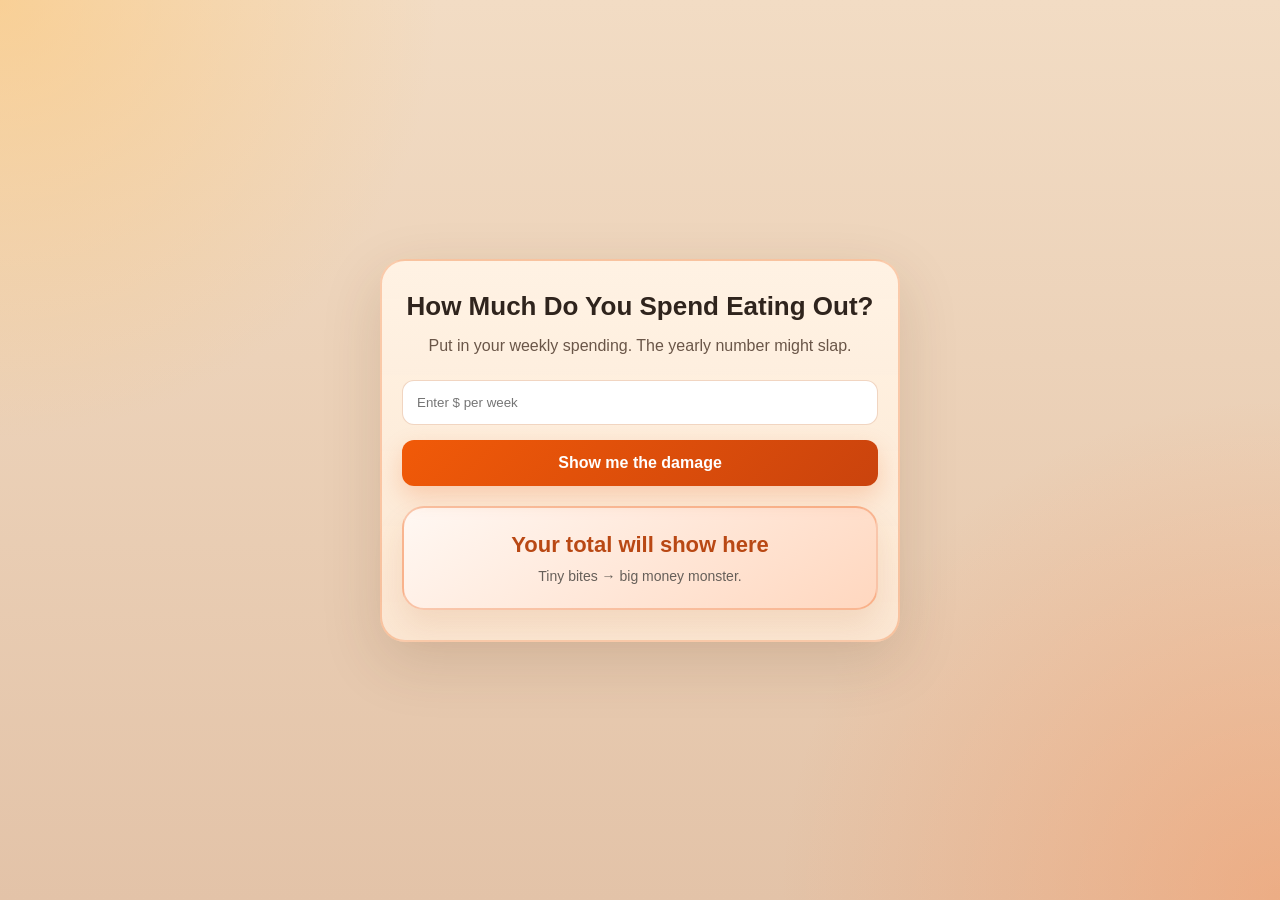
==== index.html @ 34cc9aff "Update index.html" ====
<!DOCTYPE html>
<html lang="en">
<head>
  <meta charset="UTF-8" />
  <meta name="viewport" content="width=device-width, initial-scale=1.0"/>
  <title>Eating Out Calculator</title>

  <style>
    * {
      box-sizing: border-box;
    }

    html, body {
      margin: 0;
      padding: 0;
      width: 100%;
      min-height: 100%;
    }

    body {
      font-family: Arial, sans-serif;
      color: #2f241d;
      overflow-x: hidden;
      position: relative;
      background:
        radial-gradient(circle at top left, rgba(255, 197, 109, 0.52), transparent 28%),
        radial-gradient(circle at bottom right, rgba(255, 130, 64, 0.34), transparent 32%),
        linear-gradient(180deg, #f2dcc4 0%, #e3c3a8 100%);
    }

    .page-wrap {
      min-height: 100vh;
      display: flex;
      align-items: center;
      justify-content: center;
      padding: 20px;
      position: relative;
      z-index: 2;
    }

    .background {
      position: fixed;
      inset: 0;
      pointer-events: none;
      overflow: hidden;
      z-index: 0;
    }

    .background span {
      position: absolute;
      bottom: -140px;
      font-size: 2.5rem;
      opacity: 0.30;
      animation: floatUp linear infinite;
    }

    @keyframes floatUp {
      0% { transform: translateY(0); opacity: 0; }
      10% { opacity: 0.3; }
      100% { transform: translateY(-120vh); opacity: 0; }
    }

    .card {
      width: 100%;
      max-width: 520px;
      background: linear-gradient(180deg, rgba(255,243,228,0.98), rgba(252,232,212,0.96));
      border-radius: 25px;
      padding: 30px 20px;
      text-align: center;
      box-shadow: 0 20px 60px rgba(83,49,18,0.15);
      border: 2px solid rgba(234,88,12,0.26);
      z-index: 3;
    }

    h1 {
      margin: 0;
      font-size: 26px;
    }

    .subtitle {
      margin: 15px 0 25px;
      color: #6a5648;
    }

    input {
      width: 100%;
      padding: 14px;
      border-radius: 12px;
      border: 1px solid rgba(214,132,74,0.34);
      margin-bottom: 15px;
    }

    /* ✅ FIXED BUTTON (NO WEIRD BUBBLE) */
    button {
      width: 100%;
      padding: 14px;
      background: linear-gradient(135deg, #f15a08, #ca430d);
      color: white;
      font-size: 16px;
      font-weight: 700;
      border: none;
      border-radius: 12px;
      cursor: pointer;
      box-shadow: 0 10px 24px rgba(234, 88, 12, 0.22);
      transition: transform 0.18s ease, box-shadow 0.18s ease;
    }

    button:hover {
      transform: translateY(-2px);
      box-shadow: 0 16px 36px rgba(234, 88, 12, 0.28);
    }

    .result-box {
      margin-top: 20px;
      padding: 24px;
      border-radius: 22px;
      background: linear-gradient(145deg, #fff8f3, #ffd7bf);
      border: 2px solid rgba(234, 88, 12, 0.30);
      box-shadow: 0 16px 30px rgba(179,88,29,0.12);
    }

    .result {
      font-size: 22px;
      font-weight: bold;
      color: #b94814;
    }

    .subtext {
      margin-top: 10px;
      font-size: 14px;
      color: #665f59;
    }
  </style>
</head>

<body>

  <div class="page-wrap">
    <div class="card">

      <h1>How Much Do You Spend Eating Out?</h1>

      <p class="subtitle">
        Put in your weekly spending. The yearly number might slap.
      </p>

      <input type="number" id="money" placeholder="Enter $ per week" />

      <button onclick="calculate()">Show me the damage</button>

      <div class="result-box">
        <div class="result" id="result">Your total will show here</div>
        <div class="subtext" id="subtext">Tiny bites → big money monster.</div>
      </div>

    </div>
  </div>

  <script>
    function calculate() {
      const money = Number(document.getElementById("money").value);
      const yearly = money * 52;

      document.getElementById("result").innerText =
        "$" + yearly.toLocaleString() + " per year 😳";

      document.getElementById("subtext").innerText =
        "Yeah... it adds up fast.";
    }
  </script>

</body>
</html>
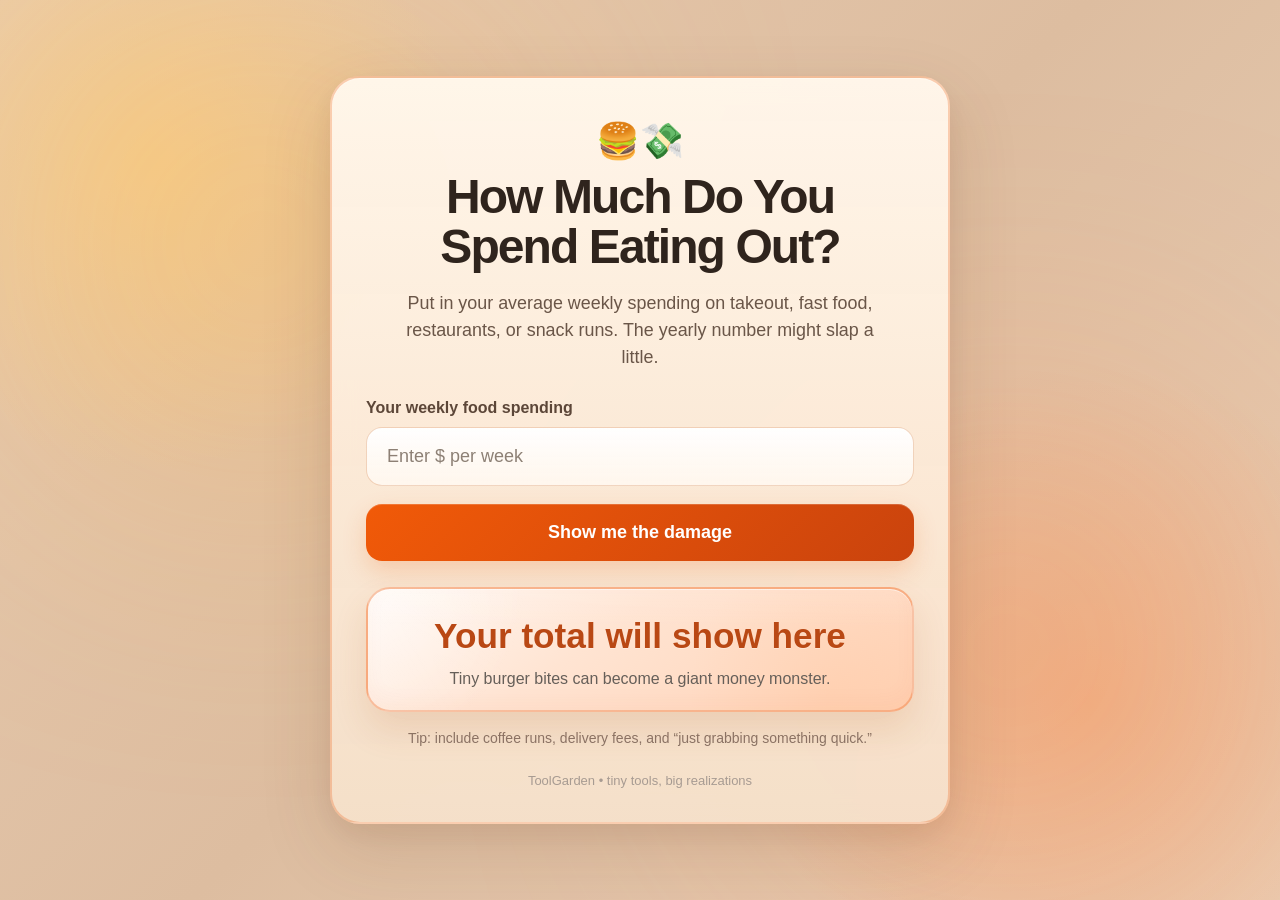
==== commit 93c937c3: "Update index.html" ====
--- a/index.html
+++ b/index.html
@@ -30,6 +30,7 @@
 
     .page-wrap {
       min-height: 100vh;
+      min-height: 100dvh;
       display: flex;
       align-items: center;
       justify-content: center;
@@ -52,45 +53,136 @@
       font-size: 2.5rem;
       opacity: 0.30;
       animation: floatUp linear infinite;
-    }
+      user-select: none;
+      filter: saturate(1.05);
+      text-shadow: 0 4px 18px rgba(255, 255, 255, 0.14);
+      will-change: transform, opacity;
+    }
+
+    .background span:nth-child(1)  { left: 3%;  animation-duration: 16s; animation-delay: 0s; }
+    .background span:nth-child(2)  { left: 10%; animation-duration: 20s; animation-delay: 3s; }
+    .background span:nth-child(3)  { left: 18%; animation-duration: 17s; animation-delay: 1s; }
+    .background span:nth-child(4)  { left: 26%; animation-duration: 22s; animation-delay: 5s; }
+    .background span:nth-child(5)  { left: 34%; animation-duration: 18s; animation-delay: 2s; }
+    .background span:nth-child(6)  { left: 42%; animation-duration: 21s; animation-delay: 6s; }
+    .background span:nth-child(7)  { left: 50%; animation-duration: 17s; animation-delay: 4s; }
+    .background span:nth-child(8)  { left: 58%; animation-duration: 23s; animation-delay: 1.5s; }
+    .background span:nth-child(9)  { left: 66%; animation-duration: 19s; animation-delay: 4.5s; }
+    .background span:nth-child(10) { left: 74%; animation-duration: 24s; animation-delay: 2.5s; }
+    .background span:nth-child(11) { left: 82%; animation-duration: 18s; animation-delay: 6.5s; }
+    .background span:nth-child(12) { left: 90%; animation-duration: 21s; animation-delay: 3.5s; }
 
     @keyframes floatUp {
-      0% { transform: translateY(0); opacity: 0; }
-      10% { opacity: 0.3; }
-      100% { transform: translateY(-120vh); opacity: 0; }
+      0% {
+        transform: translateY(0) rotate(0deg) scale(0.96);
+        opacity: 0;
+      }
+      8% {
+        opacity: 0.30;
+      }
+      70% {
+        opacity: 0.30;
+      }
+      100% {
+        transform: translateY(-128vh) rotate(360deg) scale(1.08);
+        opacity: 0;
+      }
+    }
+
+    .glow,
+    .glow2 {
+      position: fixed;
+      width: 380px;
+      height: 380px;
+      border-radius: 50%;
+      filter: blur(135px);
+      opacity: 0.36;
+      z-index: 0;
+      pointer-events: none;
+    }
+
+    .glow {
+      background: #ffb347;
+      top: 4%;
+      left: 4%;
+    }
+
+    .glow2 {
+      background: #ff8748;
+      bottom: 4%;
+      right: 4%;
     }
 
     .card {
       width: 100%;
       max-width: 520px;
-      background: linear-gradient(180deg, rgba(255,243,228,0.98), rgba(252,232,212,0.96));
+      background:
+        linear-gradient(180deg, rgba(255, 243, 228, 0.98) 0%, rgba(252, 232, 212, 0.96) 100%);
+      backdrop-filter: blur(12px);
+      -webkit-backdrop-filter: blur(12px);
       border-radius: 25px;
       padding: 30px 20px;
       text-align: center;
-      box-shadow: 0 20px 60px rgba(83,49,18,0.15);
-      border: 2px solid rgba(234,88,12,0.26);
+      box-shadow:
+        0 20px 60px rgba(83, 49, 18, 0.15),
+        inset 0 1px 0 rgba(255,255,255,0.34);
+      border: 2px solid rgba(234, 88, 12, 0.26);
+      position: relative;
       z-index: 3;
+    }
+
+    .top-emoji {
+      font-size: 2rem;
+      margin-bottom: 8px;
     }
 
     h1 {
       margin: 0;
       font-size: 26px;
+      line-height: 1.15;
+      color: #2f241d;
     }
 
     .subtitle {
+      color: #6a5648;
       margin: 15px 0 25px;
-      color: #6a5648;
+      line-height: 1.5;
+      font-size: 15px;
+    }
+
+    .input-label {
+      display: block;
+      text-align: left;
+      font-weight: 700;
+      font-size: 15px;
+      margin-bottom: 10px;
+      color: #5c4638;
     }
 
     input {
       width: 100%;
       padding: 14px;
+      font-size: 16px;
       border-radius: 12px;
-      border: 1px solid rgba(214,132,74,0.34);
+      border: 1px solid rgba(214, 132, 74, 0.34);
       margin-bottom: 15px;
-    }
-
-    /* ✅ FIXED BUTTON (NO WEIRD BUBBLE) */
+      background:
+        linear-gradient(180deg, rgba(255,255,255,0.95) 0%, rgba(255,248,241,0.92) 100%);
+      color: #2f241d;
+      transition: border-color 0.18s ease, box-shadow 0.18s ease, transform 0.18s ease;
+      box-shadow: inset 0 1px 0 rgba(255,255,255,0.45);
+    }
+
+    input::placeholder {
+      color: #8d8075;
+    }
+
+    input:focus {
+      outline: none;
+      border-color: #ea580c;
+      box-shadow: 0 0 0 4px rgba(234, 88, 12, 0.14);
+    }
+
     button {
       width: 100%;
       padding: 14px;
@@ -101,73 +193,459 @@
       border: none;
       border-radius: 12px;
       cursor: pointer;
-      box-shadow: 0 10px 24px rgba(234, 88, 12, 0.22);
-      transition: transform 0.18s ease, box-shadow 0.18s ease;
-    }
-
-    button:hover {
-      transform: translateY(-2px);
-      box-shadow: 0 16px 36px rgba(234, 88, 12, 0.28);
+      box-shadow:
+        0 10px 24px rgba(234, 88, 12, 0.20),
+        inset 0 1px 0 rgba(255,255,255,0.18);
+      transition: transform 0.18s ease, box-shadow 0.18s ease, filter 0.18s ease, opacity 0.18s ease;
     }
 
     .result-box {
       margin-top: 20px;
-      padding: 24px;
+      padding: 24px 18px 18px;
       border-radius: 22px;
-      background: linear-gradient(145deg, #fff8f3, #ffd7bf);
+      background:
+        radial-gradient(circle at top left, rgba(255,255,255,0.38), transparent 30%),
+        linear-gradient(145deg, #fff8f3 0%, #ffe6d5 45%, #ffd7bf 100%);
       border: 2px solid rgba(234, 88, 12, 0.30);
-      box-shadow: 0 16px 30px rgba(179,88,29,0.12);
+      box-shadow:
+        0 16px 30px rgba(179, 88, 29, 0.12),
+        inset 0 1px 0 rgba(255,255,255,0.52),
+        inset 0 -8px 18px rgba(234, 88, 12, 0.04);
+      transition: transform 0.2s ease, opacity 0.2s ease;
+      position: relative;
+      overflow: hidden;
+    }
+
+    .result-box::before {
+      content: "";
+      position: absolute;
+      inset: 0;
+      background:
+        linear-gradient(180deg, rgba(255,255,255,0.10), transparent 32%),
+        radial-gradient(circle at 85% 85%, rgba(255, 164, 92, 0.10), transparent 30%);
+      pointer-events: none;
+    }
+
+    .result-box-inner {
+      position: relative;
+      z-index: 1;
     }
 
     .result {
       font-size: 22px;
-      font-weight: bold;
+      font-weight: 800;
       color: #b94814;
+      line-height: 1.2;
+      text-shadow: 0 1px 0 rgba(255,255,255,0.32);
     }
 
     .subtext {
       margin-top: 10px;
+      color: #665f59;
       font-size: 14px;
-      color: #665f59;
+      line-height: 1.45;
+      min-height: 20px;
+    }
+
+    .mini-note {
+      margin-top: 16px;
+      font-size: 13px;
+      color: #8a7467;
+      line-height: 1.45;
+    }
+
+    .footer {
+      margin-top: 20px;
+      font-size: 12px;
+      color: #a79b92;
+    }
+
+    .loading {
+      opacity: 0.86;
+      transform: scale(0.99);
+    }
+
+    .result-pop {
+      animation: resultPop 0.35s ease;
+    }
+
+    @keyframes resultPop {
+      0% {
+        transform: translateY(6px) scale(0.985);
+        opacity: 0.72;
+      }
+      100% {
+        transform: translateY(0) scale(1);
+        opacity: 1;
+      }
+    }
+
+    /* MOBILE */
+    @media (max-width: 480px) {
+      .page-wrap {
+        padding: 16px 12px;
+      }
+
+      .card {
+        padding: 24px 16px 20px;
+        border-radius: 22px;
+        background:
+          linear-gradient(180deg, rgba(255, 241, 226, 0.98) 0%, rgba(251, 231, 210, 0.96) 100%);
+      }
+
+      h1 {
+        font-size: 22px;
+      }
+
+      .subtitle {
+        font-size: 14px;
+      }
+
+      .background span {
+        font-size: 2.35rem;
+        opacity: 0.34;
+      }
+
+      .glow,
+      .glow2 {
+        width: 250px;
+        height: 250px;
+        filter: blur(95px);
+        opacity: 0.32;
+      }
+
+      .result-box {
+        padding: 22px 16px 18px;
+        border-radius: 20px;
+        background:
+          radial-gradient(circle at top left, rgba(255,255,255,0.40), transparent 28%),
+          linear-gradient(145deg, #fff7f1 0%, #ffe6d7 46%, #ffd9c3 100%);
+      }
+    }
+
+    /* TABLET */
+    @media (min-width: 481px) and (max-width: 1023px) {
+      .card {
+        max-width: 560px;
+        padding: 32px 24px;
+      }
+
+      .background span {
+        font-size: 2.8rem;
+        opacity: 0.32;
+      }
+    }
+
+    /* DESKTOP */
+    @media (min-width: 1024px) {
+      body {
+        background:
+          radial-gradient(circle at 12% 18%, rgba(255, 209, 122, 0.56), transparent 23%),
+          radial-gradient(circle at 85% 78%, rgba(255, 140, 74, 0.34), transparent 26%),
+          linear-gradient(135deg, #e8ccb1 0%, #ddbda0 50%, #e9cfb7 100%);
+      }
+
+      .page-wrap {
+        padding: 48px;
+      }
+
+      .card {
+        max-width: 620px;
+        padding: 42px 34px 34px;
+        border-radius: 30px;
+        background:
+          linear-gradient(180deg, rgba(255, 246, 234, 0.99) 0%, rgba(251, 233, 214, 0.97) 58%, rgba(245, 224, 202, 0.96) 100%);
+        box-shadow:
+          0 26px 72px rgba(106, 60, 20, 0.14),
+          0 10px 28px rgba(106, 60, 20, 0.07),
+          inset 0 1px 0 rgba(255,255,255,0.30);
+        border: 2px solid rgba(234, 88, 12, 0.26);
+      }
+
+      .top-emoji {
+        font-size: 2.2rem;
+        margin-bottom: 10px;
+      }
+
+      h1 {
+        font-size: 3rem;
+        line-height: 1.04;
+        letter-spacing: -0.04em;
+        max-width: 520px;
+        margin: 0 auto;
+      }
+
+      .subtitle {
+        font-size: 1.12rem;
+        max-width: 500px;
+        margin: 18px auto 28px;
+      }
+
+      .input-label {
+        font-size: 16px;
+      }
+
+      input {
+        padding: 18px 20px;
+        font-size: 18px;
+        border-radius: 16px;
+        margin-bottom: 18px;
+        background:
+          linear-gradient(180deg, rgba(255,255,255,0.97) 0%, rgba(255,247,238,0.94) 100%);
+      }
+
+      button {
+        padding: 18px 20px;
+        font-size: 18px;
+        border-radius: 16px;
+      }
+
+      button:hover {
+        transform: translateY(-2px) scale(1.012);
+        box-shadow:
+          0 16px 36px rgba(234, 88, 12, 0.28),
+          inset 0 1px 0 rgba(255,255,255,0.20);
+        filter: brightness(1.04) saturate(1.04);
+      }
+
+      button:active {
+        transform: translateY(0) scale(0.995);
+      }
+
+      .result-box {
+        margin-top: 26px;
+        padding: 26px 24px 20px;
+        border-radius: 24px;
+        background:
+          radial-gradient(circle at top left, rgba(255,255,255,0.42), transparent 28%),
+          linear-gradient(145deg, #fff9f4 0%, #ffe4d2 42%, #ffd1b4 100%);
+        border: 2px solid rgba(234, 88, 12, 0.34);
+        box-shadow:
+          0 18px 34px rgba(179, 88, 29, 0.14),
+          inset 0 1px 0 rgba(255,255,255,0.56),
+          inset 0 -8px 20px rgba(234, 88, 12, 0.04);
+      }
+
+      .result {
+        font-size: 2.2rem;
+      }
+
+      .subtext {
+        font-size: 1rem;
+      }
+
+      .mini-note {
+        font-size: 14px;
+      }
+
+      .footer {
+        margin-top: 24px;
+        font-size: 13px;
+      }
+
+      .background span {
+        font-size: 3rem;
+        opacity: 0.28;
+      }
+
+      .background span:nth-child(1)  { left: 4%;  animation-duration: 17s; }
+      .background span:nth-child(2)  { left: 11%; animation-duration: 21s; }
+      .background span:nth-child(3)  { left: 19%; animation-duration: 18s; }
+      .background span:nth-child(4)  { left: 27%; animation-duration: 23s; }
+      .background span:nth-child(5)  { left: 35%; animation-duration: 19s; }
+      .background span:nth-child(6)  { left: 43%; animation-duration: 22s; }
+      .background span:nth-child(7)  { left: 51%; animation-duration: 18s; }
+      .background span:nth-child(8)  { left: 59%; animation-duration: 24s; }
+      .background span:nth-child(9)  { left: 67%; animation-duration: 20s; }
+      .background span:nth-child(10) { left: 75%; animation-duration: 25s; }
+      .background span:nth-child(11) { left: 83%; animation-duration: 19s; }
+      .background span:nth-child(12) { left: 91%; animation-duration: 22s; }
+
+      .glow,
+      .glow2 {
+        width: 470px;
+        height: 470px;
+        filter: blur(150px);
+        opacity: 0.32;
+      }
+
+      .glow {
+        top: 1%;
+        left: 2%;
+      }
+
+      .glow2 {
+        bottom: 2%;
+        right: 3%;
+      }
     }
   </style>
 </head>
 
 <body>
+  <div class="background">
+    <span>🍔</span>
+    <span>💸</span>
+    <span>🍟</span>
+    <span>🥤</span>
+    <span>💳</span>
+    <span>🍕</span>
+    <span>🧾</span>
+    <span>🍗</span>
+    <span>🧋</span>
+    <span>🍩</span>
+    <span>💰</span>
+    <span>🛍️</span>
+  </div>
+
+  <div class="glow"></div>
+  <div class="glow2"></div>
 
   <div class="page-wrap">
     <div class="card">
+      <div class="top-emoji">🍔💸</div>
 
       <h1>How Much Do You Spend Eating Out?</h1>
 
       <p class="subtitle">
-        Put in your weekly spending. The yearly number might slap.
+        Put in your average weekly spending on takeout, fast food, restaurants, or snack runs.
+        The yearly number might slap a little.
       </p>
 
+      <label class="input-label" for="money">Your weekly food spending</label>
       <input type="number" id="money" placeholder="Enter $ per week" />
 
-      <button onclick="calculate()">Show me the damage</button>
-
-      <div class="result-box">
-        <div class="result" id="result">Your total will show here</div>
-        <div class="subtext" id="subtext">Tiny bites → big money monster.</div>
+      <button id="calcButton" onclick="calculate()">Show me the damage</button>
+
+      <div class="result-box" id="resultBox">
+        <div class="result-box-inner">
+          <div class="result" id="result">Your total will show here</div>
+          <div class="subtext" id="subtext">Tiny burger bites can become a giant money monster.</div>
+        </div>
       </div>
 
+      <div class="mini-note">
+        Tip: include coffee runs, delivery fees, and “just grabbing something quick.”
+      </div>
+
+      <div class="footer">ToolGarden • tiny tools, big realizations</div>
     </div>
   </div>
 
   <script>
+    const reactions = {
+      tiny: [
+        "Be honest... are you powered by leftovers and denial?",
+        "This number is so low it feels like your snack spending has a lawyer.",
+        "Are you sure? That total looks suspiciously well-behaved.",
+        "Either you're wildly disciplined or quietly forgetting a few fries.",
+        "This is giving 'I only eat out when Mercury is in retrograde.'"
+      ],
+      low: [
+        "Not bad. This still has tiny leak energy, though.",
+        "Cute little total... until it starts multiplying in the dark.",
+        "This feels harmless, which is exactly how it sneaks up on people.",
+        "Not dramatic, but definitely not invisible either.",
+        "Small enough to shrug at. Big enough to matter."
+      ],
+      mediumLow: [
+        "This is where 'just something quick' starts building a side quest.",
+        "A very casual habit with slightly expensive hobbies.",
+        "Nothing terrifying here, but your wallet has definitely noticed.",
+        "This is the financial version of death by a thousand little burgers.",
+        "Mildly rude. Not criminal. Still rude."
+      ],
+      medium: [
+        "Okay yep, this is becoming a real character in your budget.",
+        "This is firmly in 'how did it get that high?' territory.",
+        "That money could have had a beautiful future elsewhere.",
+        "Your convenience spending is starting to develop lore.",
+        "This is where the little purchases form a union."
+      ],
+      high: [
+        "This is getting spicy. Your bank account is absolutely side-eyeing you.",
+        "That total has some weight to it. Like... emotional weight.",
+        "This is no longer a harmless little treat habit.",
+        "This has crossed into 'explains some things' territory.",
+        "Your food apps are probably cheering every time you open them."
+      ],
+      veryHigh: [
+        "At this point, takeout is less of a choice and more of a recurring character arc.",
+        "This number arrived wearing boots and demanding attention.",
+        "We're officially beyond snack math and into plot twist math.",
+        "This is bold. Cinematic, even.",
+        "Your convenience budget is moving like a final boss."
+      ],
+      absurd: [
+        "Respectfully... this has become a lifestyle brand.",
+        "This total is giving luxury chaos with dipping sauce.",
+        "At this level, the delivery app probably knows your aura.",
+        "This is less 'eating out' and more 'funding an industry.'",
+        "Your wallet didn't lose a battle. It lost a whole campaign."
+      ]
+    };
+
+    function randomFrom(array) {
+      return array[Math.floor(Math.random() * array.length)];
+    }
+
+    function getReaction(yearly, fiveYear) {
+      if (yearly <= 104) {
+        return randomFrom(reactions.tiny);
+      } else if (yearly <= 750) {
+        return randomFrom(reactions.low);
+      } else if (yearly <= 1800) {
+        return randomFrom(reactions.mediumLow);
+      } else if (yearly <= 3500) {
+        return `${randomFrom(reactions.medium)} In 5 years, that's $${fiveYear.toLocaleString()}.`;
+      } else if (yearly <= 6000) {
+        return `${randomFrom(reactions.high)} In 5 years, that's $${fiveYear.toLocaleString()}.`;
+      } else if (yearly <= 10000) {
+        return `${randomFrom(reactions.veryHigh)} In 5 years, that's $${fiveYear.toLocaleString()} 😬`;
+      } else {
+        return `${randomFrom(reactions.absurd)} In 5 years, that's $${fiveYear.toLocaleString()} 💀`;
+      }
+    }
+
     function calculate() {
       const money = Number(document.getElementById("money").value);
+      const result = document.getElementById("result");
+      const subtext = document.getElementById("subtext");
+      const resultBox = document.getElementById("resultBox");
+      const button = document.getElementById("calcButton");
+
+      if (!money || money < 0) {
+        result.innerText = "Enter a real number 👀";
+        subtext.innerText = "Try your honest weekly average.";
+        return;
+      }
+
       const yearly = money * 52;
-
-      document.getElementById("result").innerText =
-        "$" + yearly.toLocaleString() + " per year 😳";
-
-      document.getElementById("subtext").innerText =
-        "Yeah... it adds up fast.";
+      const fiveYear = yearly * 5;
+
+      button.disabled = true;
+      button.style.opacity = "0.9";
+      button.style.cursor = "wait";
+
+      resultBox.classList.remove("result-pop");
+      void resultBox.offsetWidth;
+      resultBox.classList.add("loading");
+
+      result.innerText = "Calculating the damage...";
+      subtext.innerText = "Giving your snacks a dramatic annual reveal...";
+
+      setTimeout(() => {
+        result.innerText = `$${yearly.toLocaleString()} per year 😳`;
+        subtext.innerText = getReaction(yearly, fiveYear);
+
+        resultBox.classList.remove("loading");
+        resultBox.classList.add("result-pop");
+
+        button.disabled = false;
+        button.style.opacity = "1";
+        button.style.cursor = "pointer";
+      }, 550);
     }
   </script>
-
 </body>
 </html>
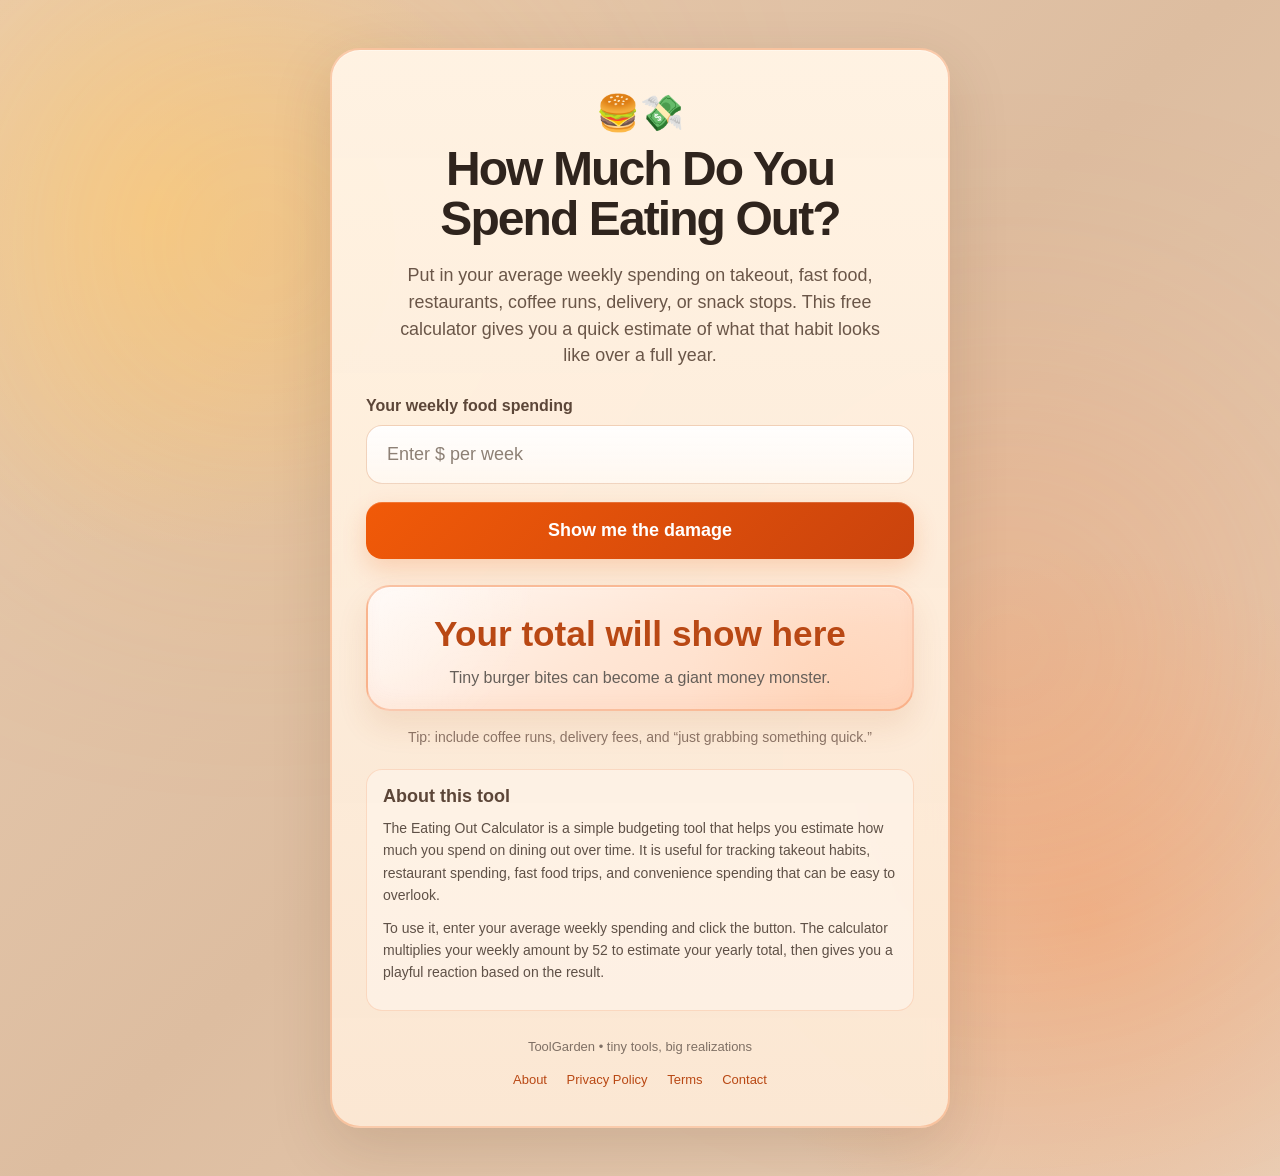
==== commit 7b11d2de: "Update index.html" ====
--- a/index.html
+++ b/index.html
@@ -3,7 +3,8 @@
 <head>
   <meta charset="UTF-8" />
   <meta name="viewport" content="width=device-width, initial-scale=1.0"/>
-  <title>Eating Out Calculator</title>
+  <title>ToolGarden | Eating Out Calculator</title>
+  <meta name="description" content="ToolGarden's Eating Out Calculator helps you estimate how much you spend per year on takeout, restaurants, coffee runs, delivery, and quick food stops." />
 
   <style>
     * {
@@ -26,6 +27,15 @@
         radial-gradient(circle at top left, rgba(255, 197, 109, 0.52), transparent 28%),
         radial-gradient(circle at bottom right, rgba(255, 130, 64, 0.34), transparent 32%),
         linear-gradient(180deg, #f2dcc4 0%, #e3c3a8 100%);
+    }
+
+    a {
+      color: #b94814;
+      text-decoration: none;
+    }
+
+    a:hover {
+      text-decoration: underline;
     }
 
     .page-wrap {
@@ -254,10 +264,42 @@
       line-height: 1.45;
     }
 
+    .info-section {
+      margin-top: 22px;
+      text-align: left;
+      background: rgba(255,255,255,0.35);
+      border: 1px solid rgba(234, 88, 12, 0.16);
+      border-radius: 16px;
+      padding: 16px;
+    }
+
+    .info-section h2 {
+      margin: 0 0 10px;
+      font-size: 18px;
+      color: #5c4638;
+    }
+
+    .info-section p {
+      margin: 0 0 10px;
+      font-size: 14px;
+      line-height: 1.6;
+      color: #5f5147;
+    }
+
     .footer {
       margin-top: 20px;
       font-size: 12px;
-      color: #a79b92;
+      color: #7f7065;
+      line-height: 1.8;
+    }
+
+    .footer-links {
+      margin-top: 10px;
+    }
+
+    .footer-links a {
+      margin: 0 8px;
+      white-space: nowrap;
     }
 
     .loading {
@@ -280,7 +322,6 @@
       }
     }
 
-    /* MOBILE */
     @media (max-width: 480px) {
       .page-wrap {
         padding: 16px 12px;
@@ -297,7 +338,8 @@
         font-size: 22px;
       }
 
-      .subtitle {
+      .subtitle,
+      .info-section p {
         font-size: 14px;
       }
 
@@ -321,9 +363,13 @@
           radial-gradient(circle at top left, rgba(255,255,255,0.40), transparent 28%),
           linear-gradient(145deg, #fff7f1 0%, #ffe6d7 46%, #ffd9c3 100%);
       }
-    }
-
-    /* TABLET */
+
+      .footer-links a {
+        display: inline-block;
+        margin: 4px 6px;
+      }
+    }
+
     @media (min-width: 481px) and (max-width: 1023px) {
       .card {
         max-width: 560px;
@@ -336,7 +382,6 @@
       }
     }
 
-    /* DESKTOP */
     @media (min-width: 1024px) {
       body {
         background:
@@ -353,13 +398,6 @@
         max-width: 620px;
         padding: 42px 34px 34px;
         border-radius: 30px;
-        background:
-          linear-gradient(180deg, rgba(255, 246, 234, 0.99) 0%, rgba(251, 233, 214, 0.97) 58%, rgba(245, 224, 202, 0.96) 100%);
-        box-shadow:
-          0 26px 72px rgba(106, 60, 20, 0.14),
-          0 10px 28px rgba(106, 60, 20, 0.07),
-          inset 0 1px 0 rgba(255,255,255,0.30);
-        border: 2px solid rgba(234, 88, 12, 0.26);
       }
 
       .top-emoji {
@@ -390,8 +428,6 @@
         font-size: 18px;
         border-radius: 16px;
         margin-bottom: 18px;
-        background:
-          linear-gradient(180deg, rgba(255,255,255,0.97) 0%, rgba(255,247,238,0.94) 100%);
       }
 
       button {
@@ -416,14 +452,6 @@
         margin-top: 26px;
         padding: 26px 24px 20px;
         border-radius: 24px;
-        background:
-          radial-gradient(circle at top left, rgba(255,255,255,0.42), transparent 28%),
-          linear-gradient(145deg, #fff9f4 0%, #ffe4d2 42%, #ffd1b4 100%);
-        border: 2px solid rgba(234, 88, 12, 0.34);
-        box-shadow:
-          0 18px 34px rgba(179, 88, 29, 0.14),
-          inset 0 1px 0 rgba(255,255,255,0.56),
-          inset 0 -8px 20px rgba(234, 88, 12, 0.04);
       }
 
       .result {
@@ -447,19 +475,6 @@
         font-size: 3rem;
         opacity: 0.28;
       }
-
-      .background span:nth-child(1)  { left: 4%;  animation-duration: 17s; }
-      .background span:nth-child(2)  { left: 11%; animation-duration: 21s; }
-      .background span:nth-child(3)  { left: 19%; animation-duration: 18s; }
-      .background span:nth-child(4)  { left: 27%; animation-duration: 23s; }
-      .background span:nth-child(5)  { left: 35%; animation-duration: 19s; }
-      .background span:nth-child(6)  { left: 43%; animation-duration: 22s; }
-      .background span:nth-child(7)  { left: 51%; animation-duration: 18s; }
-      .background span:nth-child(8)  { left: 59%; animation-duration: 24s; }
-      .background span:nth-child(9)  { left: 67%; animation-duration: 20s; }
-      .background span:nth-child(10) { left: 75%; animation-duration: 25s; }
-      .background span:nth-child(11) { left: 83%; animation-duration: 19s; }
-      .background span:nth-child(12) { left: 91%; animation-duration: 22s; }
 
       .glow,
       .glow2 {
@@ -502,14 +517,14 @@
   <div class="glow2"></div>
 
   <div class="page-wrap">
-    <div class="card">
+    <main class="card">
       <div class="top-emoji">🍔💸</div>
 
       <h1>How Much Do You Spend Eating Out?</h1>
 
       <p class="subtitle">
-        Put in your average weekly spending on takeout, fast food, restaurants, or snack runs.
-        The yearly number might slap a little.
+        Put in your average weekly spending on takeout, fast food, restaurants, coffee runs, delivery, or snack stops.
+        This free calculator gives you a quick estimate of what that habit looks like over a full year.
       </p>
 
       <label class="input-label" for="money">Your weekly food spending</label>
@@ -528,8 +543,28 @@
         Tip: include coffee runs, delivery fees, and “just grabbing something quick.”
       </div>
 
-      <div class="footer">ToolGarden • tiny tools, big realizations</div>
-    </div>
+      <section class="info-section">
+        <h2>About this tool</h2>
+        <p>
+          The Eating Out Calculator is a simple budgeting tool that helps you estimate how much you spend on dining out over time.
+          It is useful for tracking takeout habits, restaurant spending, fast food trips, and convenience spending that can be easy to overlook.
+        </p>
+        <p>
+          To use it, enter your average weekly spending and click the button. The calculator multiplies your weekly amount by 52 to estimate your yearly total,
+          then gives you a playful reaction based on the result.
+        </p>
+      </section>
+
+      <div class="footer">
+        <div>ToolGarden • tiny tools, big realizations</div>
+        <div class="footer-links">
+          <a href="about.html">About</a>
+          <a href="privacy.html">Privacy Policy</a>
+          <a href="terms.html">Terms</a>
+          <a href="contact.html">Contact</a>
+        </div>
+      </div>
+    </main>
   </div>
 
   <script>
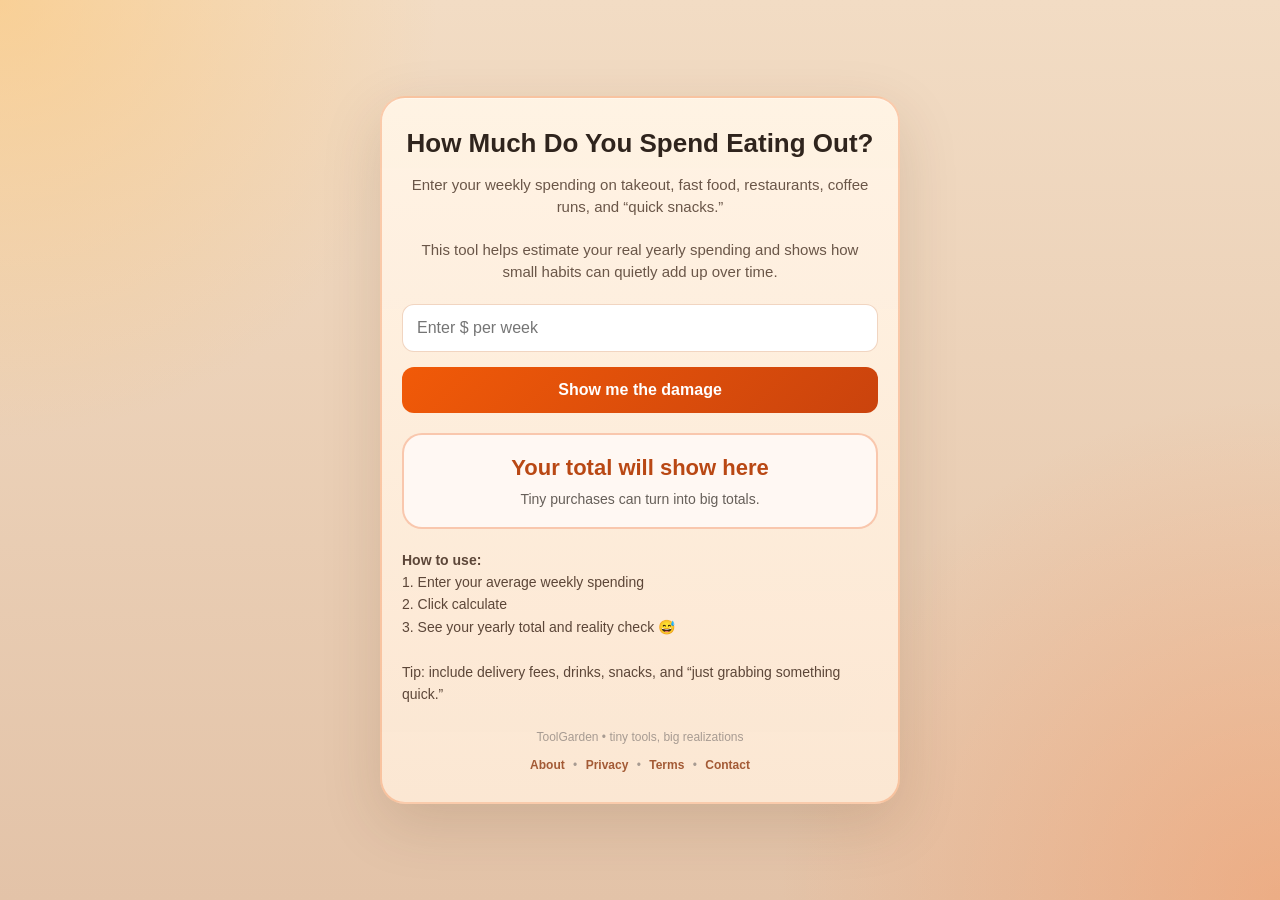
==== commit 98fea5c7: "Update index.html" ====
--- a/index.html
+++ b/index.html
@@ -3,13 +3,13 @@
 <head>
   <meta charset="UTF-8" />
   <meta name="viewport" content="width=device-width, initial-scale=1.0"/>
-  <title>ToolGarden | Eating Out Calculator</title>
-  <meta name="description" content="ToolGarden's Eating Out Calculator helps you estimate how much you spend per year on takeout, restaurants, coffee runs, delivery, and quick food stops." />
+
+  <title>Eating Out Calculator | ToolGarden</title>
+
+  <meta name="description" content="Estimate how much you spend eating out each year. Use ToolGarden's calculator to reveal your real spending on takeout, restaurants, and snacks." />
 
   <style>
-    * {
-      box-sizing: border-box;
-    }
+    * { box-sizing: border-box; }
 
     html, body {
       margin: 0;
@@ -29,18 +29,8 @@
         linear-gradient(180deg, #f2dcc4 0%, #e3c3a8 100%);
     }
 
-    a {
-      color: #b94814;
-      text-decoration: none;
-    }
-
-    a:hover {
-      text-decoration: underline;
-    }
-
     .page-wrap {
       min-height: 100vh;
-      min-height: 100dvh;
       display: flex;
       align-items: center;
       justify-content: center;
@@ -49,87 +39,11 @@
       z-index: 2;
     }
 
-    .background {
-      position: fixed;
-      inset: 0;
-      pointer-events: none;
-      overflow: hidden;
-      z-index: 0;
-    }
-
-    .background span {
-      position: absolute;
-      bottom: -140px;
-      font-size: 2.5rem;
-      opacity: 0.30;
-      animation: floatUp linear infinite;
-      user-select: none;
-      filter: saturate(1.05);
-      text-shadow: 0 4px 18px rgba(255, 255, 255, 0.14);
-      will-change: transform, opacity;
-    }
-
-    .background span:nth-child(1)  { left: 3%;  animation-duration: 16s; animation-delay: 0s; }
-    .background span:nth-child(2)  { left: 10%; animation-duration: 20s; animation-delay: 3s; }
-    .background span:nth-child(3)  { left: 18%; animation-duration: 17s; animation-delay: 1s; }
-    .background span:nth-child(4)  { left: 26%; animation-duration: 22s; animation-delay: 5s; }
-    .background span:nth-child(5)  { left: 34%; animation-duration: 18s; animation-delay: 2s; }
-    .background span:nth-child(6)  { left: 42%; animation-duration: 21s; animation-delay: 6s; }
-    .background span:nth-child(7)  { left: 50%; animation-duration: 17s; animation-delay: 4s; }
-    .background span:nth-child(8)  { left: 58%; animation-duration: 23s; animation-delay: 1.5s; }
-    .background span:nth-child(9)  { left: 66%; animation-duration: 19s; animation-delay: 4.5s; }
-    .background span:nth-child(10) { left: 74%; animation-duration: 24s; animation-delay: 2.5s; }
-    .background span:nth-child(11) { left: 82%; animation-duration: 18s; animation-delay: 6.5s; }
-    .background span:nth-child(12) { left: 90%; animation-duration: 21s; animation-delay: 3.5s; }
-
-    @keyframes floatUp {
-      0% {
-        transform: translateY(0) rotate(0deg) scale(0.96);
-        opacity: 0;
-      }
-      8% {
-        opacity: 0.30;
-      }
-      70% {
-        opacity: 0.30;
-      }
-      100% {
-        transform: translateY(-128vh) rotate(360deg) scale(1.08);
-        opacity: 0;
-      }
-    }
-
-    .glow,
-    .glow2 {
-      position: fixed;
-      width: 380px;
-      height: 380px;
-      border-radius: 50%;
-      filter: blur(135px);
-      opacity: 0.36;
-      z-index: 0;
-      pointer-events: none;
-    }
-
-    .glow {
-      background: #ffb347;
-      top: 4%;
-      left: 4%;
-    }
-
-    .glow2 {
-      background: #ff8748;
-      bottom: 4%;
-      right: 4%;
-    }
-
     .card {
       width: 100%;
       max-width: 520px;
       background:
         linear-gradient(180deg, rgba(255, 243, 228, 0.98) 0%, rgba(252, 232, 212, 0.96) 100%);
-      backdrop-filter: blur(12px);
-      -webkit-backdrop-filter: blur(12px);
       border-radius: 25px;
       padding: 30px 20px;
       text-align: center;
@@ -137,36 +51,18 @@
         0 20px 60px rgba(83, 49, 18, 0.15),
         inset 0 1px 0 rgba(255,255,255,0.34);
       border: 2px solid rgba(234, 88, 12, 0.26);
-      position: relative;
-      z-index: 3;
-    }
-
-    .top-emoji {
-      font-size: 2rem;
-      margin-bottom: 8px;
     }
 
     h1 {
       margin: 0;
       font-size: 26px;
-      line-height: 1.15;
-      color: #2f241d;
     }
 
     .subtitle {
       color: #6a5648;
-      margin: 15px 0 25px;
+      margin: 15px 0 20px;
       line-height: 1.5;
       font-size: 15px;
-    }
-
-    .input-label {
-      display: block;
-      text-align: left;
-      font-weight: 700;
-      font-size: 15px;
-      margin-bottom: 10px;
-      color: #5c4638;
     }
 
     input {
@@ -176,21 +72,6 @@
       border-radius: 12px;
       border: 1px solid rgba(214, 132, 74, 0.34);
       margin-bottom: 15px;
-      background:
-        linear-gradient(180deg, rgba(255,255,255,0.95) 0%, rgba(255,248,241,0.92) 100%);
-      color: #2f241d;
-      transition: border-color 0.18s ease, box-shadow 0.18s ease, transform 0.18s ease;
-      box-shadow: inset 0 1px 0 rgba(255,255,255,0.45);
-    }
-
-    input::placeholder {
-      color: #8d8075;
-    }
-
-    input:focus {
-      outline: none;
-      border-color: #ea580c;
-      box-shadow: 0 0 0 4px rgba(234, 88, 12, 0.14);
     }
 
     button {
@@ -203,484 +84,119 @@
       border: none;
       border-radius: 12px;
       cursor: pointer;
-      box-shadow:
-        0 10px 24px rgba(234, 88, 12, 0.20),
-        inset 0 1px 0 rgba(255,255,255,0.18);
-      transition: transform 0.18s ease, box-shadow 0.18s ease, filter 0.18s ease, opacity 0.18s ease;
     }
 
     .result-box {
       margin-top: 20px;
-      padding: 24px 18px 18px;
-      border-radius: 22px;
-      background:
-        radial-gradient(circle at top left, rgba(255,255,255,0.38), transparent 30%),
-        linear-gradient(145deg, #fff8f3 0%, #ffe6d5 45%, #ffd7bf 100%);
-      border: 2px solid rgba(234, 88, 12, 0.30);
-      box-shadow:
-        0 16px 30px rgba(179, 88, 29, 0.12),
-        inset 0 1px 0 rgba(255,255,255,0.52),
-        inset 0 -8px 18px rgba(234, 88, 12, 0.04);
-      transition: transform 0.2s ease, opacity 0.2s ease;
-      position: relative;
-      overflow: hidden;
-    }
-
-    .result-box::before {
-      content: "";
-      position: absolute;
-      inset: 0;
-      background:
-        linear-gradient(180deg, rgba(255,255,255,0.10), transparent 32%),
-        radial-gradient(circle at 85% 85%, rgba(255, 164, 92, 0.10), transparent 30%);
-      pointer-events: none;
-    }
-
-    .result-box-inner {
-      position: relative;
-      z-index: 1;
+      padding: 20px;
+      border-radius: 20px;
+      background: #fff8f3;
+      border: 2px solid rgba(234, 88, 12, 0.3);
     }
 
     .result {
       font-size: 22px;
       font-weight: 800;
       color: #b94814;
-      line-height: 1.2;
-      text-shadow: 0 1px 0 rgba(255,255,255,0.32);
     }
 
     .subtext {
       margin-top: 10px;
       color: #665f59;
       font-size: 14px;
-      line-height: 1.45;
-      min-height: 20px;
-    }
-
-    .mini-note {
-      margin-top: 16px;
-      font-size: 13px;
-      color: #8a7467;
-      line-height: 1.45;
     }
 
     .info-section {
-      margin-top: 22px;
+      margin-top: 20px;
       text-align: left;
-      background: rgba(255,255,255,0.35);
-      border: 1px solid rgba(234, 88, 12, 0.16);
-      border-radius: 16px;
-      padding: 16px;
-    }
-
-    .info-section h2 {
-      margin: 0 0 10px;
-      font-size: 18px;
+      font-size: 14px;
       color: #5c4638;
-    }
-
-    .info-section p {
-      margin: 0 0 10px;
-      font-size: 14px;
       line-height: 1.6;
-      color: #5f5147;
     }
 
     .footer {
-      margin-top: 20px;
+      margin-top: 25px;
       font-size: 12px;
-      color: #7f7065;
-      line-height: 1.8;
-    }
-
-    .footer-links {
-      margin-top: 10px;
-    }
-
-    .footer-links a {
-      margin: 0 8px;
-      white-space: nowrap;
-    }
-
-    .loading {
-      opacity: 0.86;
-      transform: scale(0.99);
-    }
-
-    .result-pop {
-      animation: resultPop 0.35s ease;
-    }
-
-    @keyframes resultPop {
-      0% {
-        transform: translateY(6px) scale(0.985);
-        opacity: 0.72;
-      }
-      100% {
-        transform: translateY(0) scale(1);
-        opacity: 1;
-      }
-    }
-
-    @media (max-width: 480px) {
-      .page-wrap {
-        padding: 16px 12px;
-      }
-
-      .card {
-        padding: 24px 16px 20px;
-        border-radius: 22px;
-        background:
-          linear-gradient(180deg, rgba(255, 241, 226, 0.98) 0%, rgba(251, 231, 210, 0.96) 100%);
-      }
-
-      h1 {
-        font-size: 22px;
-      }
-
-      .subtitle,
-      .info-section p {
-        font-size: 14px;
-      }
-
-      .background span {
-        font-size: 2.35rem;
-        opacity: 0.34;
-      }
-
-      .glow,
-      .glow2 {
-        width: 250px;
-        height: 250px;
-        filter: blur(95px);
-        opacity: 0.32;
-      }
-
-      .result-box {
-        padding: 22px 16px 18px;
-        border-radius: 20px;
-        background:
-          radial-gradient(circle at top left, rgba(255,255,255,0.40), transparent 28%),
-          linear-gradient(145deg, #fff7f1 0%, #ffe6d7 46%, #ffd9c3 100%);
-      }
-
-      .footer-links a {
-        display: inline-block;
-        margin: 4px 6px;
-      }
-    }
-
-    @media (min-width: 481px) and (max-width: 1023px) {
-      .card {
-        max-width: 560px;
-        padding: 32px 24px;
-      }
-
-      .background span {
-        font-size: 2.8rem;
-        opacity: 0.32;
-      }
-    }
-
-    @media (min-width: 1024px) {
-      body {
-        background:
-          radial-gradient(circle at 12% 18%, rgba(255, 209, 122, 0.56), transparent 23%),
-          radial-gradient(circle at 85% 78%, rgba(255, 140, 74, 0.34), transparent 26%),
-          linear-gradient(135deg, #e8ccb1 0%, #ddbda0 50%, #e9cfb7 100%);
-      }
-
-      .page-wrap {
-        padding: 48px;
-      }
-
-      .card {
-        max-width: 620px;
-        padding: 42px 34px 34px;
-        border-radius: 30px;
-      }
-
-      .top-emoji {
-        font-size: 2.2rem;
-        margin-bottom: 10px;
-      }
-
-      h1 {
-        font-size: 3rem;
-        line-height: 1.04;
-        letter-spacing: -0.04em;
-        max-width: 520px;
-        margin: 0 auto;
-      }
-
-      .subtitle {
-        font-size: 1.12rem;
-        max-width: 500px;
-        margin: 18px auto 28px;
-      }
-
-      .input-label {
-        font-size: 16px;
-      }
-
-      input {
-        padding: 18px 20px;
-        font-size: 18px;
-        border-radius: 16px;
-        margin-bottom: 18px;
-      }
-
-      button {
-        padding: 18px 20px;
-        font-size: 18px;
-        border-radius: 16px;
-      }
-
-      button:hover {
-        transform: translateY(-2px) scale(1.012);
-        box-shadow:
-          0 16px 36px rgba(234, 88, 12, 0.28),
-          inset 0 1px 0 rgba(255,255,255,0.20);
-        filter: brightness(1.04) saturate(1.04);
-      }
-
-      button:active {
-        transform: translateY(0) scale(0.995);
-      }
-
-      .result-box {
-        margin-top: 26px;
-        padding: 26px 24px 20px;
-        border-radius: 24px;
-      }
-
-      .result {
-        font-size: 2.2rem;
-      }
-
-      .subtext {
-        font-size: 1rem;
-      }
-
-      .mini-note {
-        font-size: 14px;
-      }
-
-      .footer {
-        margin-top: 24px;
-        font-size: 13px;
-      }
-
-      .background span {
-        font-size: 3rem;
-        opacity: 0.28;
-      }
-
-      .glow,
-      .glow2 {
-        width: 470px;
-        height: 470px;
-        filter: blur(150px);
-        opacity: 0.32;
-      }
-
-      .glow {
-        top: 1%;
-        left: 2%;
-      }
-
-      .glow2 {
-        bottom: 2%;
-        right: 3%;
-      }
+      color: #a79b92;
+      text-align: center;
+    }
+
+    .footer a {
+      color: #a35a35;
+      text-decoration: none;
+      font-weight: 700;
+      margin: 0 5px;
+    }
+
+    .footer a:hover {
+      text-decoration: underline;
     }
   </style>
 </head>
 
 <body>
-  <div class="background">
-    <span>🍔</span>
-    <span>💸</span>
-    <span>🍟</span>
-    <span>🥤</span>
-    <span>💳</span>
-    <span>🍕</span>
-    <span>🧾</span>
-    <span>🍗</span>
-    <span>🧋</span>
-    <span>🍩</span>
-    <span>💰</span>
-    <span>🛍️</span>
+
+<div class="page-wrap">
+  <div class="card">
+
+    <h1>How Much Do You Spend Eating Out?</h1>
+
+    <p class="subtitle">
+      Enter your weekly spending on takeout, fast food, restaurants, coffee runs, and “quick snacks.”
+    </p>
+
+    <p class="subtitle">
+      This tool helps estimate your real yearly spending and shows how small habits can quietly add up over time.
+    </p>
+
+    <input type="number" id="money" placeholder="Enter $ per week" />
+
+    <button onclick="calculate()">Show me the damage</button>
+
+    <div class="result-box">
+      <div class="result" id="result">Your total will show here</div>
+      <div class="subtext" id="subtext">Tiny purchases can turn into big totals.</div>
+    </div>
+
+    <div class="info-section">
+      <strong>How to use:</strong><br>
+      1. Enter your average weekly spending<br>
+      2. Click calculate<br>
+      3. See your yearly total and reality check 😅
+      <br><br>
+      Tip: include delivery fees, drinks, snacks, and “just grabbing something quick.”
+    </div>
+
+    <div class="footer">
+      ToolGarden • tiny tools, big realizations<br><br>
+      <a href="about.html">About</a> •
+      <a href="privacy.html">Privacy</a> •
+      <a href="terms.html">Terms</a> •
+      <a href="contact.html">Contact</a>
+    </div>
+
   </div>
-
-  <div class="glow"></div>
-  <div class="glow2"></div>
-
-  <div class="page-wrap">
-    <main class="card">
-      <div class="top-emoji">🍔💸</div>
-
-      <h1>How Much Do You Spend Eating Out?</h1>
-
-      <p class="subtitle">
-        Put in your average weekly spending on takeout, fast food, restaurants, coffee runs, delivery, or snack stops.
-        This free calculator gives you a quick estimate of what that habit looks like over a full year.
-      </p>
-
-      <label class="input-label" for="money">Your weekly food spending</label>
-      <input type="number" id="money" placeholder="Enter $ per week" />
-
-      <button id="calcButton" onclick="calculate()">Show me the damage</button>
-
-      <div class="result-box" id="resultBox">
-        <div class="result-box-inner">
-          <div class="result" id="result">Your total will show here</div>
-          <div class="subtext" id="subtext">Tiny burger bites can become a giant money monster.</div>
-        </div>
-      </div>
-
-      <div class="mini-note">
-        Tip: include coffee runs, delivery fees, and “just grabbing something quick.”
-      </div>
-
-      <section class="info-section">
-        <h2>About this tool</h2>
-        <p>
-          The Eating Out Calculator is a simple budgeting tool that helps you estimate how much you spend on dining out over time.
-          It is useful for tracking takeout habits, restaurant spending, fast food trips, and convenience spending that can be easy to overlook.
-        </p>
-        <p>
-          To use it, enter your average weekly spending and click the button. The calculator multiplies your weekly amount by 52 to estimate your yearly total,
-          then gives you a playful reaction based on the result.
-        </p>
-      </section>
-
-      <div class="footer">
-        <div>ToolGarden • tiny tools, big realizations</div>
-        <div class="footer-links">
-          <a href="about.html">About</a>
-          <a href="privacy.html">Privacy Policy</a>
-          <a href="terms.html">Terms</a>
-          <a href="contact.html">Contact</a>
-        </div>
-      </div>
-    </main>
-  </div>
-
-  <script>
-    const reactions = {
-      tiny: [
-        "Be honest... are you powered by leftovers and denial?",
-        "This number is so low it feels like your snack spending has a lawyer.",
-        "Are you sure? That total looks suspiciously well-behaved.",
-        "Either you're wildly disciplined or quietly forgetting a few fries.",
-        "This is giving 'I only eat out when Mercury is in retrograde.'"
-      ],
-      low: [
-        "Not bad. This still has tiny leak energy, though.",
-        "Cute little total... until it starts multiplying in the dark.",
-        "This feels harmless, which is exactly how it sneaks up on people.",
-        "Not dramatic, but definitely not invisible either.",
-        "Small enough to shrug at. Big enough to matter."
-      ],
-      mediumLow: [
-        "This is where 'just something quick' starts building a side quest.",
-        "A very casual habit with slightly expensive hobbies.",
-        "Nothing terrifying here, but your wallet has definitely noticed.",
-        "This is the financial version of death by a thousand little burgers.",
-        "Mildly rude. Not criminal. Still rude."
-      ],
-      medium: [
-        "Okay yep, this is becoming a real character in your budget.",
-        "This is firmly in 'how did it get that high?' territory.",
-        "That money could have had a beautiful future elsewhere.",
-        "Your convenience spending is starting to develop lore.",
-        "This is where the little purchases form a union."
-      ],
-      high: [
-        "This is getting spicy. Your bank account is absolutely side-eyeing you.",
-        "That total has some weight to it. Like... emotional weight.",
-        "This is no longer a harmless little treat habit.",
-        "This has crossed into 'explains some things' territory.",
-        "Your food apps are probably cheering every time you open them."
-      ],
-      veryHigh: [
-        "At this point, takeout is less of a choice and more of a recurring character arc.",
-        "This number arrived wearing boots and demanding attention.",
-        "We're officially beyond snack math and into plot twist math.",
-        "This is bold. Cinematic, even.",
-        "Your convenience budget is moving like a final boss."
-      ],
-      absurd: [
-        "Respectfully... this has become a lifestyle brand.",
-        "This total is giving luxury chaos with dipping sauce.",
-        "At this level, the delivery app probably knows your aura.",
-        "This is less 'eating out' and more 'funding an industry.'",
-        "Your wallet didn't lose a battle. It lost a whole campaign."
-      ]
-    };
-
-    function randomFrom(array) {
-      return array[Math.floor(Math.random() * array.length)];
-    }
-
-    function getReaction(yearly, fiveYear) {
-      if (yearly <= 104) {
-        return randomFrom(reactions.tiny);
-      } else if (yearly <= 750) {
-        return randomFrom(reactions.low);
-      } else if (yearly <= 1800) {
-        return randomFrom(reactions.mediumLow);
-      } else if (yearly <= 3500) {
-        return `${randomFrom(reactions.medium)} In 5 years, that's $${fiveYear.toLocaleString()}.`;
-      } else if (yearly <= 6000) {
-        return `${randomFrom(reactions.high)} In 5 years, that's $${fiveYear.toLocaleString()}.`;
-      } else if (yearly <= 10000) {
-        return `${randomFrom(reactions.veryHigh)} In 5 years, that's $${fiveYear.toLocaleString()} 😬`;
-      } else {
-        return `${randomFrom(reactions.absurd)} In 5 years, that's $${fiveYear.toLocaleString()} 💀`;
-      }
-    }
-
-    function calculate() {
-      const money = Number(document.getElementById("money").value);
-      const result = document.getElementById("result");
-      const subtext = document.getElementById("subtext");
-      const resultBox = document.getElementById("resultBox");
-      const button = document.getElementById("calcButton");
-
-      if (!money || money < 0) {
-        result.innerText = "Enter a real number 👀";
-        subtext.innerText = "Try your honest weekly average.";
-        return;
-      }
-
-      const yearly = money * 52;
-      const fiveYear = yearly * 5;
-
-      button.disabled = true;
-      button.style.opacity = "0.9";
-      button.style.cursor = "wait";
-
-      resultBox.classList.remove("result-pop");
-      void resultBox.offsetWidth;
-      resultBox.classList.add("loading");
-
-      result.innerText = "Calculating the damage...";
-      subtext.innerText = "Giving your snacks a dramatic annual reveal...";
-
-      setTimeout(() => {
-        result.innerText = `$${yearly.toLocaleString()} per year 😳`;
-        subtext.innerText = getReaction(yearly, fiveYear);
-
-        resultBox.classList.remove("loading");
-        resultBox.classList.add("result-pop");
-
-        button.disabled = false;
-        button.style.opacity = "1";
-        button.style.cursor = "pointer";
-      }, 550);
-    }
-  </script>
+</div>
+
+<script>
+function calculate() {
+  const money = Number(document.getElementById("money").value);
+  const result = document.getElementById("result");
+  const subtext = document.getElementById("subtext");
+
+  if (!money || money < 0) {
+    result.innerText = "Enter a valid number 👀";
+    subtext.innerText = "Try your honest weekly average.";
+    return;
+  }
+
+  const yearly = money * 52;
+  const fiveYear = yearly * 5;
+
+  result.innerText = `$${yearly.toLocaleString()} per year`;
+  subtext.innerText = `In 5 years, that's $${fiveYear.toLocaleString()} 😳`;
+}
+</script>
+
 </body>
 </html>
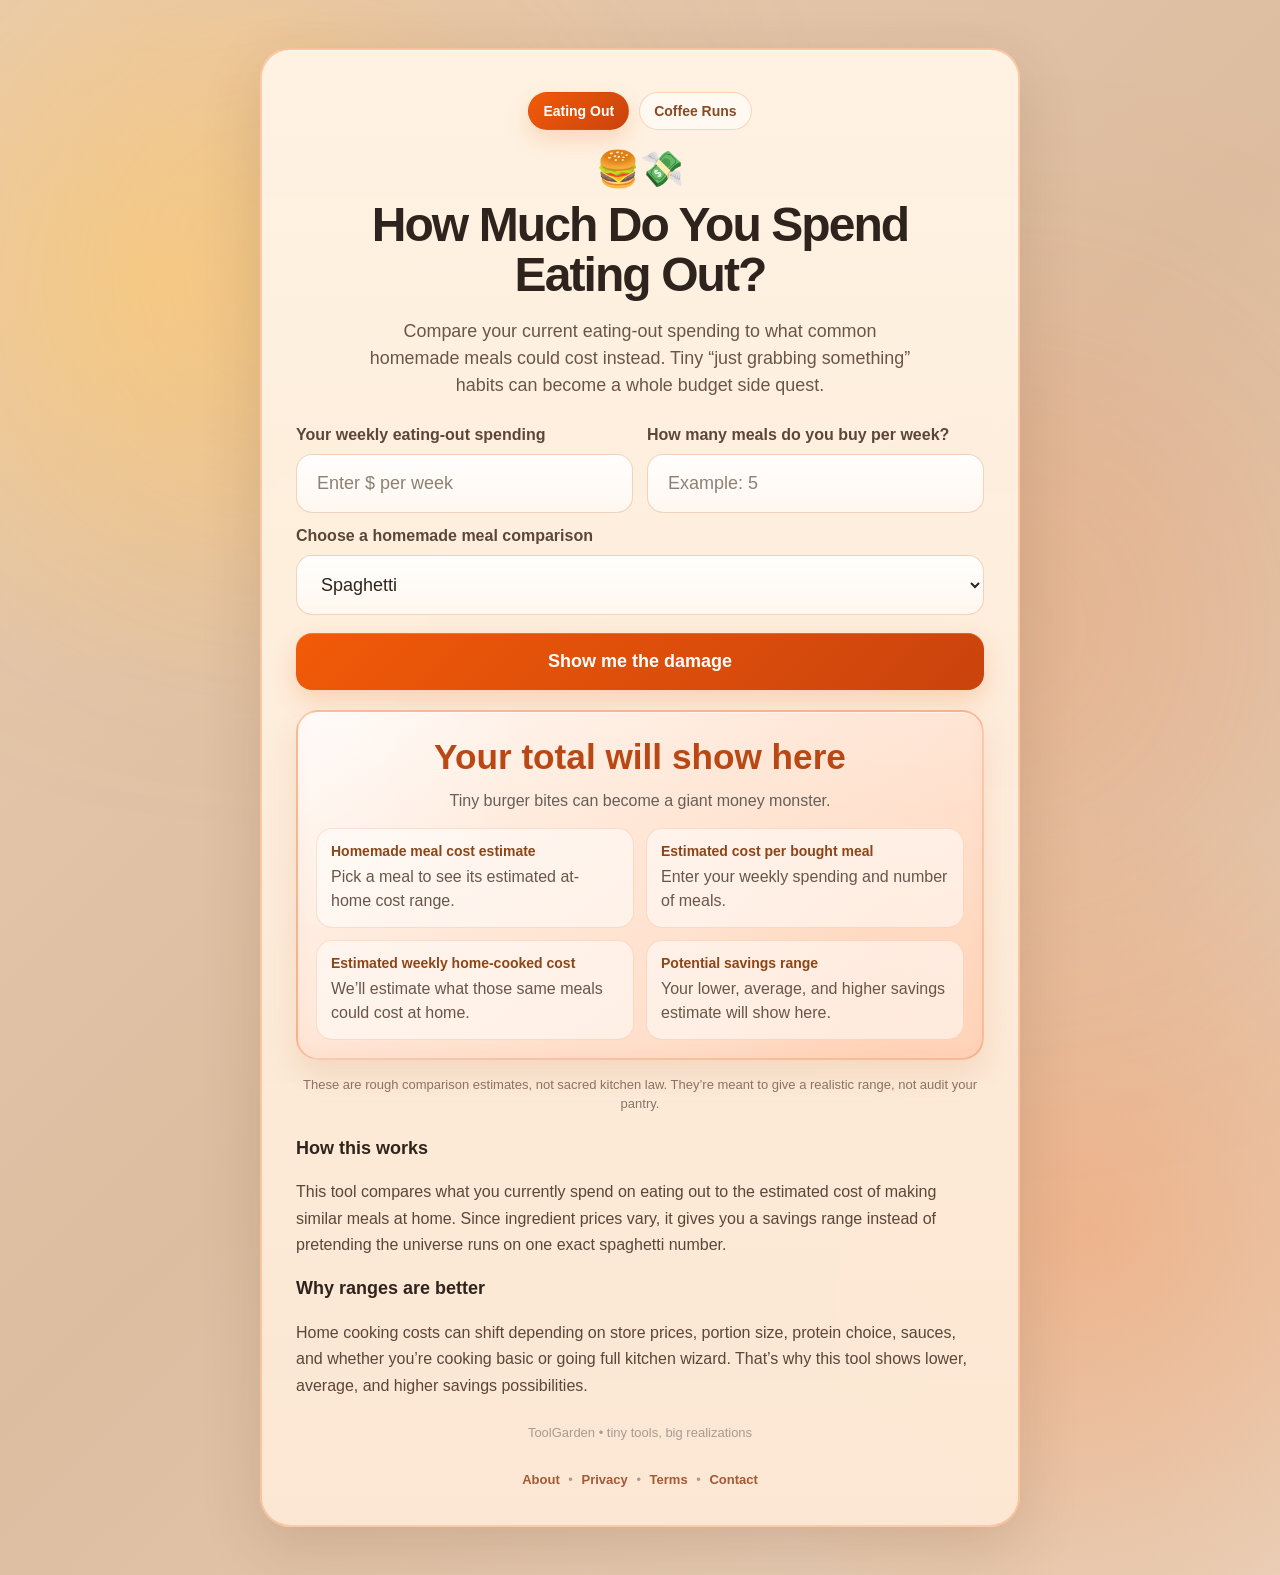
==== commit dfce309d: "Update index.html" ====
--- a/index.html
+++ b/index.html
@@ -3,13 +3,13 @@
 <head>
   <meta charset="UTF-8" />
   <meta name="viewport" content="width=device-width, initial-scale=1.0"/>
-
   <title>Eating Out Calculator | ToolGarden</title>
-
-  <meta name="description" content="Estimate how much you spend eating out each year. Use ToolGarden's calculator to reveal your real spending on takeout, restaurants, and snacks." />
+  <meta name="description" content="Estimate how much you spend eating out each year and compare it to the cost of making common meals at home." />
 
   <style>
-    * { box-sizing: border-box; }
+    * {
+      box-sizing: border-box;
+    }
 
     html, body {
       margin: 0;
@@ -31,6 +31,7 @@
 
     .page-wrap {
       min-height: 100vh;
+      min-height: 100dvh;
       display: flex;
       align-items: center;
       justify-content: center;
@@ -39,11 +40,87 @@
       z-index: 2;
     }
 
+    .background {
+      position: fixed;
+      inset: 0;
+      pointer-events: none;
+      overflow: hidden;
+      z-index: 0;
+    }
+
+    .background span {
+      position: absolute;
+      bottom: -140px;
+      font-size: 2.5rem;
+      opacity: 0.30;
+      animation: floatUp linear infinite;
+      user-select: none;
+      filter: saturate(1.05);
+      text-shadow: 0 4px 18px rgba(255, 255, 255, 0.14);
+      will-change: transform, opacity;
+    }
+
+    .background span:nth-child(1)  { left: 3%;  animation-duration: 16s; animation-delay: 0s; }
+    .background span:nth-child(2)  { left: 10%; animation-duration: 20s; animation-delay: 3s; }
+    .background span:nth-child(3)  { left: 18%; animation-duration: 17s; animation-delay: 1s; }
+    .background span:nth-child(4)  { left: 26%; animation-duration: 22s; animation-delay: 5s; }
+    .background span:nth-child(5)  { left: 34%; animation-duration: 18s; animation-delay: 2s; }
+    .background span:nth-child(6)  { left: 42%; animation-duration: 21s; animation-delay: 6s; }
+    .background span:nth-child(7)  { left: 50%; animation-duration: 17s; animation-delay: 4s; }
+    .background span:nth-child(8)  { left: 58%; animation-duration: 23s; animation-delay: 1.5s; }
+    .background span:nth-child(9)  { left: 66%; animation-duration: 19s; animation-delay: 4.5s; }
+    .background span:nth-child(10) { left: 74%; animation-duration: 24s; animation-delay: 2.5s; }
+    .background span:nth-child(11) { left: 82%; animation-duration: 18s; animation-delay: 6.5s; }
+    .background span:nth-child(12) { left: 90%; animation-duration: 21s; animation-delay: 3.5s; }
+
+    @keyframes floatUp {
+      0% {
+        transform: translateY(0) rotate(0deg) scale(0.96);
+        opacity: 0;
+      }
+      8% {
+        opacity: 0.30;
+      }
+      70% {
+        opacity: 0.30;
+      }
+      100% {
+        transform: translateY(-128vh) rotate(360deg) scale(1.08);
+        opacity: 0;
+      }
+    }
+
+    .glow,
+    .glow2 {
+      position: fixed;
+      width: 380px;
+      height: 380px;
+      border-radius: 50%;
+      filter: blur(135px);
+      opacity: 0.36;
+      z-index: 0;
+      pointer-events: none;
+    }
+
+    .glow {
+      background: #ffb347;
+      top: 4%;
+      left: 4%;
+    }
+
+    .glow2 {
+      background: #ff8748;
+      bottom: 4%;
+      right: 4%;
+    }
+
     .card {
       width: 100%;
-      max-width: 520px;
+      max-width: 760px;
       background:
         linear-gradient(180deg, rgba(255, 243, 228, 0.98) 0%, rgba(252, 232, 212, 0.96) 100%);
+      backdrop-filter: blur(12px);
+      -webkit-backdrop-filter: blur(12px);
       border-radius: 25px;
       padding: 30px 20px;
       text-align: center;
@@ -51,32 +128,111 @@
         0 20px 60px rgba(83, 49, 18, 0.15),
         inset 0 1px 0 rgba(255,255,255,0.34);
       border: 2px solid rgba(234, 88, 12, 0.26);
+      position: relative;
+      z-index: 3;
+    }
+
+    .tool-switcher {
+      display: flex;
+      justify-content: center;
+      gap: 10px;
+      flex-wrap: wrap;
+      margin-bottom: 18px;
+    }
+
+    .tool-link {
+      display: inline-block;
+      padding: 10px 14px;
+      border-radius: 999px;
+      border: 1px solid rgba(234, 88, 12, 0.24);
+      background: rgba(255,255,255,0.55);
+      color: #8a4a24;
+      font-size: 14px;
+      font-weight: 700;
+      text-decoration: none;
+      transition: transform 0.18s ease, background 0.18s ease, border-color 0.18s ease;
+    }
+
+    .tool-link:hover {
+      transform: translateY(-1px);
+      background: rgba(255,255,255,0.78);
+      border-color: rgba(234, 88, 12, 0.38);
+    }
+
+    .tool-link.active {
+      background: linear-gradient(135deg, #f15a08, #ca430d);
+      color: #fff;
+      border-color: transparent;
+      box-shadow: 0 10px 22px rgba(234, 88, 12, 0.18);
+    }
+
+    .top-emoji {
+      font-size: 2rem;
+      margin-bottom: 8px;
     }
 
     h1 {
       margin: 0;
       font-size: 26px;
+      line-height: 1.15;
+      color: #2f241d;
     }
 
     .subtitle {
       color: #6a5648;
-      margin: 15px 0 20px;
+      margin: 15px 0 25px;
       line-height: 1.5;
       font-size: 15px;
     }
 
-    input {
+    .form-grid {
+      display: grid;
+      grid-template-columns: 1fr;
+      gap: 14px;
+      text-align: left;
+    }
+
+    .field-group {
+      text-align: left;
+    }
+
+    .input-label {
+      display: block;
+      font-weight: 700;
+      font-size: 15px;
+      margin-bottom: 10px;
+      color: #5c4638;
+    }
+
+    input,
+    select {
       width: 100%;
       padding: 14px;
       font-size: 16px;
       border-radius: 12px;
       border: 1px solid rgba(214, 132, 74, 0.34);
-      margin-bottom: 15px;
+      background:
+        linear-gradient(180deg, rgba(255,255,255,0.95) 0%, rgba(255,248,241,0.92) 100%);
+      color: #2f241d;
+      transition: border-color 0.18s ease, box-shadow 0.18s ease;
+      box-shadow: inset 0 1px 0 rgba(255,255,255,0.45);
+    }
+
+    input::placeholder {
+      color: #8d8075;
+    }
+
+    input:focus,
+    select:focus {
+      outline: none;
+      border-color: #ea580c;
+      box-shadow: 0 0 0 4px rgba(234, 88, 12, 0.14);
     }
 
     button {
       width: 100%;
       padding: 14px;
+      margin-top: 18px;
       background: linear-gradient(135deg, #f15a08, #ca430d);
       color: white;
       font-size: 16px;
@@ -84,26 +240,86 @@
       border: none;
       border-radius: 12px;
       cursor: pointer;
+      box-shadow:
+        0 10px 24px rgba(234, 88, 12, 0.20),
+        inset 0 1px 0 rgba(255,255,255,0.18);
+      transition: transform 0.18s ease, box-shadow 0.18s ease, filter 0.18s ease, opacity 0.18s ease;
     }
 
     .result-box {
       margin-top: 20px;
-      padding: 20px;
-      border-radius: 20px;
-      background: #fff8f3;
-      border: 2px solid rgba(234, 88, 12, 0.3);
+      padding: 24px 18px 18px;
+      border-radius: 22px;
+      background:
+        radial-gradient(circle at top left, rgba(255,255,255,0.38), transparent 30%),
+        linear-gradient(145deg, #fff8f3 0%, #ffe6d5 45%, #ffd7bf 100%);
+      border: 2px solid rgba(234, 88, 12, 0.30);
+      box-shadow:
+        0 16px 30px rgba(179, 88, 29, 0.12),
+        inset 0 1px 0 rgba(255,255,255,0.52),
+        inset 0 -8px 18px rgba(234, 88, 12, 0.04);
+      position: relative;
+      overflow: hidden;
+      text-align: left;
+    }
+
+    .result-box::before {
+      content: "";
+      position: absolute;
+      inset: 0;
+      background:
+        linear-gradient(180deg, rgba(255,255,255,0.10), transparent 32%),
+        radial-gradient(circle at 85% 85%, rgba(255, 164, 92, 0.10), transparent 30%);
+      pointer-events: none;
+    }
+
+    .result-box-inner {
+      position: relative;
+      z-index: 1;
     }
 
     .result {
       font-size: 22px;
       font-weight: 800;
       color: #b94814;
+      line-height: 1.2;
+      text-align: center;
     }
 
     .subtext {
       margin-top: 10px;
       color: #665f59;
       font-size: 14px;
+      line-height: 1.45;
+      min-height: 20px;
+      text-align: center;
+    }
+
+    .stats-grid {
+      display: grid;
+      grid-template-columns: 1fr;
+      gap: 12px;
+      margin-top: 16px;
+    }
+
+    .stat-card {
+      padding: 14px;
+      border-radius: 16px;
+      background: rgba(255,255,255,0.5);
+      border: 1px solid rgba(234, 88, 12, 0.16);
+    }
+
+    .stat-title {
+      font-weight: 800;
+      color: #8d4517;
+      font-size: 14px;
+      margin-bottom: 6px;
+    }
+
+    .stat-text {
+      color: #6a5648;
+      font-size: 14px;
+      line-height: 1.5;
     }
 
     .info-section {
@@ -111,13 +327,27 @@
       text-align: left;
       font-size: 14px;
       color: #5c4638;
-      line-height: 1.6;
+      line-height: 1.65;
+    }
+
+    .info-section h2 {
+      font-size: 18px;
+      margin: 0 0 10px;
+      color: #2f241d;
+    }
+
+    .mini-note {
+      margin-top: 16px;
+      font-size: 13px;
+      color: #8a7467;
+      line-height: 1.45;
     }
 
     .footer {
-      margin-top: 25px;
+      margin-top: 22px;
       font-size: 12px;
       color: #a79b92;
+      line-height: 1.8;
       text-align: center;
     }
 
@@ -131,72 +361,491 @@
     .footer a:hover {
       text-decoration: underline;
     }
+
+    .loading {
+      opacity: 0.86;
+      transform: scale(0.99);
+    }
+
+    .result-pop {
+      animation: resultPop 0.35s ease;
+    }
+
+    @keyframes resultPop {
+      0% {
+        transform: translateY(6px) scale(0.985);
+        opacity: 0.72;
+      }
+      100% {
+        transform: translateY(0) scale(1);
+        opacity: 1;
+      }
+    }
+
+    @media (min-width: 700px) {
+      .form-grid,
+      .stats-grid {
+        grid-template-columns: 1fr 1fr;
+      }
+
+      .meal-wide {
+        grid-column: 1 / -1;
+      }
+    }
+
+    @media (max-width: 480px) {
+      .page-wrap {
+        padding: 16px 12px;
+      }
+
+      .card {
+        padding: 24px 16px 20px;
+        border-radius: 22px;
+      }
+
+      h1 {
+        font-size: 22px;
+      }
+
+      .subtitle {
+        font-size: 14px;
+      }
+
+      .background span {
+        font-size: 2.35rem;
+        opacity: 0.34;
+      }
+
+      .glow,
+      .glow2 {
+        width: 250px;
+        height: 250px;
+        filter: blur(95px);
+        opacity: 0.32;
+      }
+
+      .tool-link {
+        font-size: 13px;
+        padding: 9px 12px;
+      }
+    }
+
+    @media (min-width: 1024px) {
+      body {
+        background:
+          radial-gradient(circle at 12% 18%, rgba(255, 209, 122, 0.56), transparent 23%),
+          radial-gradient(circle at 85% 78%, rgba(255, 140, 74, 0.34), transparent 26%),
+          linear-gradient(135deg, #e8ccb1 0%, #ddbda0 50%, #e9cfb7 100%);
+      }
+
+      .page-wrap {
+        padding: 48px;
+      }
+
+      .card {
+        padding: 42px 34px 34px;
+        border-radius: 30px;
+      }
+
+      .top-emoji {
+        font-size: 2.2rem;
+        margin-bottom: 10px;
+      }
+
+      h1 {
+        font-size: 3rem;
+        line-height: 1.04;
+        letter-spacing: -0.04em;
+        max-width: 560px;
+        margin: 0 auto;
+      }
+
+      .subtitle {
+        font-size: 1.12rem;
+        max-width: 560px;
+        margin: 18px auto 28px;
+      }
+
+      .input-label {
+        font-size: 16px;
+      }
+
+      input,
+      select {
+        padding: 18px 20px;
+        font-size: 18px;
+        border-radius: 16px;
+      }
+
+      button {
+        padding: 18px 20px;
+        font-size: 18px;
+        border-radius: 16px;
+      }
+
+      button:hover {
+        transform: translateY(-2px) scale(1.012);
+        box-shadow:
+          0 16px 36px rgba(234, 88, 12, 0.28),
+          inset 0 1px 0 rgba(255,255,255,0.20);
+        filter: brightness(1.04) saturate(1.04);
+      }
+
+      .result {
+        font-size: 2.2rem;
+      }
+
+      .subtext,
+      .stat-text,
+      .info-section {
+        font-size: 1rem;
+      }
+
+      .footer {
+        font-size: 13px;
+      }
+
+      .background span {
+        font-size: 3rem;
+        opacity: 0.28;
+      }
+
+      .glow,
+      .glow2 {
+        width: 470px;
+        height: 470px;
+        filter: blur(150px);
+        opacity: 0.32;
+      }
+    }
   </style>
 </head>
 
 <body>
-
-<div class="page-wrap">
-  <div class="card">
-
-    <h1>How Much Do You Spend Eating Out?</h1>
-
-    <p class="subtitle">
-      Enter your weekly spending on takeout, fast food, restaurants, coffee runs, and “quick snacks.”
-    </p>
-
-    <p class="subtitle">
-      This tool helps estimate your real yearly spending and shows how small habits can quietly add up over time.
-    </p>
-
-    <input type="number" id="money" placeholder="Enter $ per week" />
-
-    <button onclick="calculate()">Show me the damage</button>
-
-    <div class="result-box">
-      <div class="result" id="result">Your total will show here</div>
-      <div class="subtext" id="subtext">Tiny purchases can turn into big totals.</div>
+  <div class="background">
+    <span>🍔</span>
+    <span>💸</span>
+    <span>🍟</span>
+    <span>🥤</span>
+    <span>💳</span>
+    <span>🍕</span>
+    <span>🧾</span>
+    <span>🍗</span>
+    <span>🧋</span>
+    <span>🍩</span>
+    <span>💰</span>
+    <span>🥪</span>
+  </div>
+
+  <div class="glow"></div>
+  <div class="glow2"></div>
+
+  <div class="page-wrap">
+    <div class="card">
+      <div class="tool-switcher">
+        <a class="tool-link active" href="index.html">Eating Out</a>
+        <a class="tool-link" href="coffee.html">Coffee Runs</a>
+      </div>
+
+      <div class="top-emoji">🍔💸</div>
+
+      <h1>How Much Do You Spend Eating Out?</h1>
+
+      <p class="subtitle">
+        Compare your current eating-out spending to what common homemade meals could cost instead. Tiny “just grabbing something” habits can become a whole budget side quest.
+      </p>
+
+      <div class="form-grid">
+        <div class="field-group">
+          <label class="input-label" for="weeklySpend">Your weekly eating-out spending</label>
+          <input type="number" id="weeklySpend" placeholder="Enter $ per week" />
+        </div>
+
+        <div class="field-group">
+          <label class="input-label" for="mealsPerWeek">How many meals do you buy per week?</label>
+          <input type="number" id="mealsPerWeek" placeholder="Example: 5" />
+        </div>
+
+        <div class="field-group meal-wide">
+          <label class="input-label" for="mealType">Choose a homemade meal comparison</label>
+          <select id="mealType">
+            <option value="spaghetti">Spaghetti</option>
+            <option value="shawarma">Chicken Shawarma</option>
+            <option value="friedRice">Fried Rice</option>
+            <option value="sandwiches">Sandwiches</option>
+            <option value="tacos">Tacos</option>
+            <option value="alfredo">Pasta Alfredo</option>
+            <option value="burgers">Homemade Burgers</option>
+            <option value="riceBowls">Chicken & Rice Bowls</option>
+          </select>
+        </div>
+      </div>
+
+      <button id="calcButton" onclick="calculate()">Show me the damage</button>
+
+      <div class="result-box" id="resultBox">
+        <div class="result-box-inner">
+          <div class="result" id="result">Your total will show here</div>
+          <div class="subtext" id="subtext">Tiny burger bites can become a giant money monster.</div>
+
+          <div class="stats-grid">
+            <div class="stat-card">
+              <div class="stat-title">Homemade meal cost estimate</div>
+              <div class="stat-text" id="homeMealCost">
+                Pick a meal to see its estimated at-home cost range.
+              </div>
+            </div>
+
+            <div class="stat-card">
+              <div class="stat-title">Estimated cost per bought meal</div>
+              <div class="stat-text" id="boughtMealCost">
+                Enter your weekly spending and number of meals.
+              </div>
+            </div>
+
+            <div class="stat-card">
+              <div class="stat-title">Estimated weekly home-cooked cost</div>
+              <div class="stat-text" id="weeklyHomeCost">
+                We’ll estimate what those same meals could cost at home.
+              </div>
+            </div>
+
+            <div class="stat-card">
+              <div class="stat-title">Potential savings range</div>
+              <div class="stat-text" id="saveText">
+                Your lower, average, and higher savings estimate will show here.
+              </div>
+            </div>
+          </div>
+        </div>
+      </div>
+
+      <div class="mini-note">
+        These are rough comparison estimates, not sacred kitchen law. They’re meant to give a realistic range, not audit your pantry.
+      </div>
+
+      <div class="info-section">
+        <h2>How this works</h2>
+        <p>
+          This tool compares what you currently spend on eating out to the estimated cost of making similar meals at home. Since ingredient prices vary, it gives you a savings range instead of pretending the universe runs on one exact spaghetti number.
+        </p>
+
+        <h2>Why ranges are better</h2>
+        <p>
+          Home cooking costs can shift depending on store prices, portion size, protein choice, sauces, and whether you’re cooking basic or going full kitchen wizard. That’s why this tool shows lower, average, and higher savings possibilities.
+        </p>
+      </div>
+
+      <div class="footer">
+        ToolGarden • tiny tools, big realizations<br><br>
+        <a href="about.html">About</a> •
+        <a href="privacy.html">Privacy</a> •
+        <a href="terms.html">Terms</a> •
+        <a href="contact.html">Contact</a>
+      </div>
     </div>
-
-    <div class="info-section">
-      <strong>How to use:</strong><br>
-      1. Enter your average weekly spending<br>
-      2. Click calculate<br>
-      3. See your yearly total and reality check 😅
-      <br><br>
-      Tip: include delivery fees, drinks, snacks, and “just grabbing something quick.”
-    </div>
-
-    <div class="footer">
-      ToolGarden • tiny tools, big realizations<br><br>
-      <a href="about.html">About</a> •
-      <a href="privacy.html">Privacy</a> •
-      <a href="terms.html">Terms</a> •
-      <a href="contact.html">Contact</a>
-    </div>
-
   </div>
-</div>
-
-<script>
-function calculate() {
-  const money = Number(document.getElementById("money").value);
-  const result = document.getElementById("result");
-  const subtext = document.getElementById("subtext");
-
-  if (!money || money < 0) {
-    result.innerText = "Enter a valid number 👀";
-    subtext.innerText = "Try your honest weekly average.";
-    return;
-  }
-
-  const yearly = money * 52;
-  const fiveYear = yearly * 5;
-
-  result.innerText = `$${yearly.toLocaleString()} per year`;
-  subtext.innerText = `In 5 years, that's $${fiveYear.toLocaleString()} 😳`;
-}
-</script>
-
+
+  <script>
+    const mealData = {
+      spaghetti: {
+        name: "Spaghetti",
+        low: 1.90,
+        avg: 2.25,
+        high: 2.90
+      },
+      shawarma: {
+        name: "Chicken Shawarma",
+        low: 3.10,
+        avg: 3.75,
+        high: 4.60
+      },
+      friedRice: {
+        name: "Fried Rice",
+        low: 1.75,
+        avg: 2.10,
+        high: 2.80
+      },
+      sandwiches: {
+        name: "Sandwiches",
+        low: 1.60,
+        avg: 2.00,
+        high: 2.70
+      },
+      tacos: {
+        name: "Tacos",
+        low: 2.20,
+        avg: 2.80,
+        high: 3.60
+      },
+      alfredo: {
+        name: "Pasta Alfredo",
+        low: 2.30,
+        avg: 2.90,
+        high: 3.80
+      },
+      burgers: {
+        name: "Homemade Burgers",
+        low: 2.70,
+        avg: 3.40,
+        high: 4.40
+      },
+      riceBowls: {
+        name: "Chicken & Rice Bowls",
+        low: 2.40,
+        avg: 3.10,
+        high: 4.00
+      }
+    };
+
+    const reactions = {
+      tiny: [
+        "Be honest... are you powered by leftovers and denial?",
+        "This number is so low it feels like your snack spending has a lawyer.",
+        "Are you sure? That total looks suspiciously well-behaved.",
+        "Either you're wildly disciplined or quietly forgetting a few fries."
+      ],
+      low: [
+        "Not bad. This still has tiny leak energy, though.",
+        "Cute little total... until it starts multiplying in the dark.",
+        "This feels harmless, which is exactly how it sneaks up on people.",
+        "Small enough to shrug at. Big enough to matter."
+      ],
+      mediumLow: [
+        "This is where 'just something quick' starts building a side quest.",
+        "A very casual habit with slightly expensive hobbies.",
+        "Nothing terrifying here, but your wallet has definitely noticed.",
+        "Mildly rude. Not criminal. Still rude."
+      ],
+      medium: [
+        "Okay yep, this is becoming a real character in your budget.",
+        "This is firmly in 'how did it get that high?' territory.",
+        "That money could have had a beautiful future elsewhere.",
+        "Your convenience spending is starting to develop lore."
+      ],
+      high: [
+        "This is getting spicy. Your bank account is absolutely side-eyeing you.",
+        "That total has some weight to it. Like... emotional weight.",
+        "This is no longer a harmless little treat habit.",
+        "Your food apps are probably cheering every time you open them."
+      ],
+      veryHigh: [
+        "At this point, takeout is less of a choice and more of a recurring character arc.",
+        "This number arrived wearing boots and demanding attention.",
+        "We're officially beyond snack math and into plot twist math.",
+        "Your convenience budget is moving like a final boss."
+      ],
+      absurd: [
+        "Respectfully... this has become a lifestyle brand.",
+        "This total is giving luxury chaos with dipping sauce.",
+        "At this level, the delivery app probably knows your aura.",
+        "Your wallet didn't lose a battle. It lost a whole campaign."
+      ]
+    };
+
+    function randomFrom(array) {
+      return array[Math.floor(Math.random() * array.length)];
+    }
+
+    function getReaction(yearly, fiveYear) {
+      if (yearly <= 104) {
+        return randomFrom(reactions.tiny);
+      } else if (yearly <= 750) {
+        return randomFrom(reactions.low);
+      } else if (yearly <= 1800) {
+        return randomFrom(reactions.mediumLow);
+      } else if (yearly <= 3500) {
+        return `${randomFrom(reactions.medium)} In 5 years, that's ${formatMoney(fiveYear)}.`;
+      } else if (yearly <= 6000) {
+        return `${randomFrom(reactions.high)} In 5 years, that's ${formatMoney(fiveYear)}.`;
+      } else if (yearly <= 10000) {
+        return `${randomFrom(reactions.veryHigh)} In 5 years, that's ${formatMoney(fiveYear)} 😬`;
+      } else {
+        return `${randomFrom(reactions.absurd)} In 5 years, that's ${formatMoney(fiveYear)} 💀`;
+      }
+    }
+
+    function formatMoney(value) {
+      return `$${value.toLocaleString(undefined, {
+        minimumFractionDigits: 2,
+        maximumFractionDigits: 2
+      })}`;
+    }
+
+    function calculate() {
+      const weeklySpend = Number(document.getElementById("weeklySpend").value);
+      const mealsPerWeek = Number(document.getElementById("mealsPerWeek").value);
+      const mealTypeKey = document.getElementById("mealType").value;
+      const meal = mealData[mealTypeKey];
+
+      const result = document.getElementById("result");
+      const subtext = document.getElementById("subtext");
+      const resultBox = document.getElementById("resultBox");
+      const button = document.getElementById("calcButton");
+
+      const homeMealCost = document.getElementById("homeMealCost");
+      const boughtMealCost = document.getElementById("boughtMealCost");
+      const weeklyHomeCost = document.getElementById("weeklyHomeCost");
+      const saveText = document.getElementById("saveText");
+
+      if (!weeklySpend || weeklySpend < 0 || !mealsPerWeek || mealsPerWeek <= 0) {
+        result.innerText = "Enter real numbers 👀";
+        subtext.innerText = "Try your honest weekly spending and meal count.";
+        homeMealCost.innerText = "Pick a meal and enter valid amounts.";
+        boughtMealCost.innerText = "We need your weekly spend and number of bought meals.";
+        weeklyHomeCost.innerText = "We’ll estimate this once the numbers are in.";
+        saveText.innerText = "Savings range will show here after valid input.";
+        return;
+      }
+
+      const yearly = weeklySpend * 52;
+      const fiveYear = yearly * 5;
+      const averageBoughtMeal = weeklySpend / mealsPerWeek;
+
+      const weeklyHomeLow = meal.low * mealsPerWeek;
+      const weeklyHomeAvg = meal.avg * mealsPerWeek;
+      const weeklyHomeHigh = meal.high * mealsPerWeek;
+
+      const yearlySaveLow = Math.max(0, yearly - (weeklyHomeHigh * 52));
+      const yearlySaveAvg = Math.max(0, yearly - (weeklyHomeAvg * 52));
+      const yearlySaveHigh = Math.max(0, yearly - (weeklyHomeLow * 52));
+
+      const fiveYearSaveLow = yearlySaveLow * 5;
+      const fiveYearSaveAvg = yearlySaveAvg * 5;
+      const fiveYearSaveHigh = yearlySaveHigh * 5;
+
+      button.disabled = true;
+      button.style.opacity = "0.9";
+      button.style.cursor = "wait";
+
+      resultBox.classList.remove("result-pop");
+      void resultBox.offsetWidth;
+      resultBox.classList.add("loading");
+
+      result.innerText = "Calculating the damage...";
+      subtext.innerText = "Giving your snacks a dramatic annual reveal...";
+      homeMealCost.innerText = "Calculating...";
+      boughtMealCost.innerText = "Calculating...";
+      weeklyHomeCost.innerText = "Calculating...";
+      saveText.innerText = "Calculating...";
+
+      setTimeout(() => {
+        result.innerText = `${formatMoney(yearly)} per year 😳`;
+        subtext.innerText = getReaction(yearly, fiveYear);
+
+        homeMealCost.innerText = `${meal.name} at home: about ${formatMoney(meal.low)} to ${formatMoney(meal.high)} per meal, with an average around ${formatMoney(meal.avg)}.`;
+        boughtMealCost.innerText = `Based on your numbers, you're spending about ${formatMoney(averageBoughtMeal)} per bought meal.`;
+        weeklyHomeCost.innerText = `If you made ${mealsPerWeek} of those meals at home, that could cost about ${formatMoney(weeklyHomeLow)} to ${formatMoney(weeklyHomeHigh)} per week, averaging around ${formatMoney(weeklyHomeAvg)}.`;
+        saveText.innerText = `Potential yearly savings: about ${formatMoney(yearlySaveLow)} to ${formatMoney(yearlySaveHigh)}, averaging around ${formatMoney(yearlySaveAvg)}. Over 5 years, that's about ${formatMoney(fiveYearSaveLow)} to ${formatMoney(fiveYearSaveHigh)}, with an average around ${formatMoney(fiveYearSaveAvg)}.`;
+
+        resultBox.classList.remove("loading");
+        resultBox.classList.add("result-pop");
+
+        button.disabled = false;
+        button.style.opacity = "1";
+        button.style.cursor = "pointer";
+      }, 550);
+    }
+  </script>
 </body>
 </html>
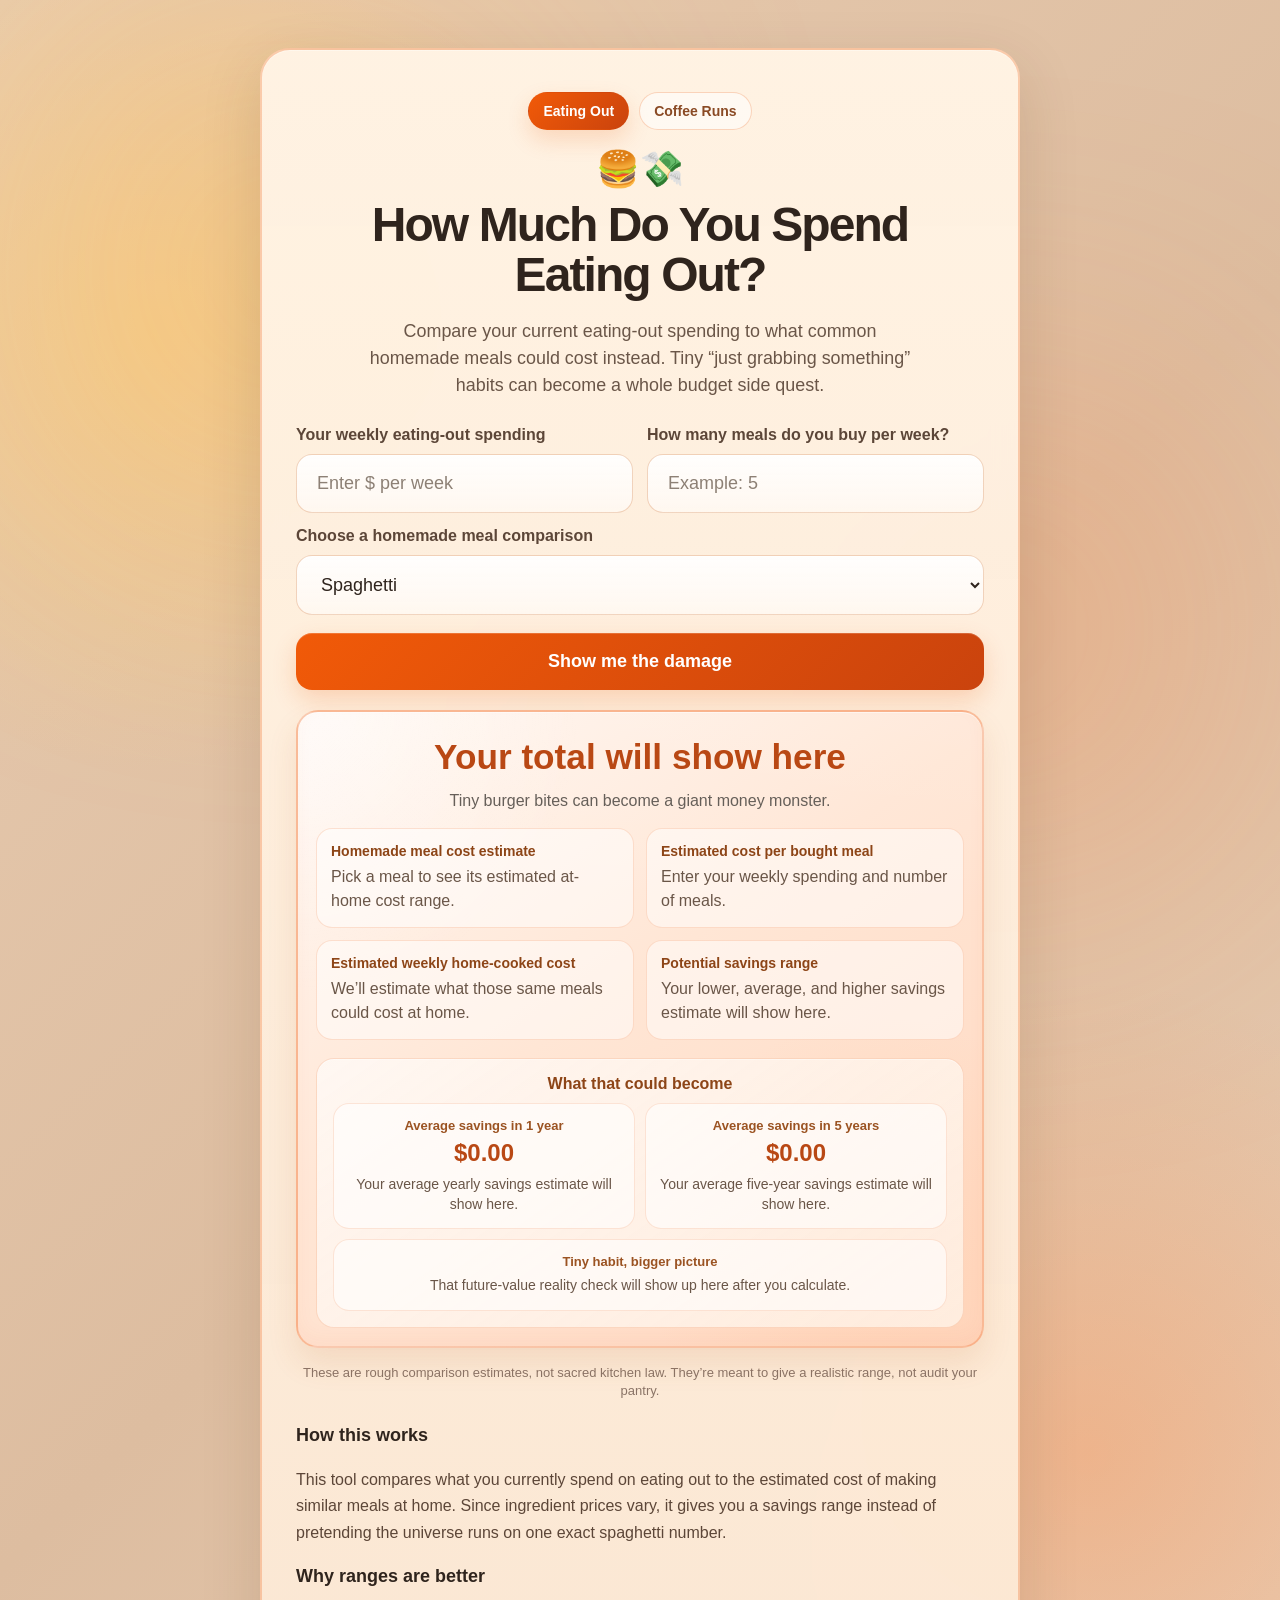
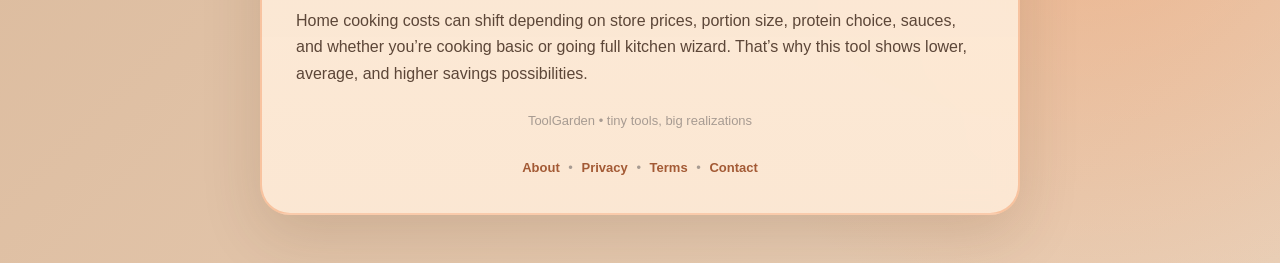
==== commit dd751ded: "Update index.html" ====
--- a/index.html
+++ b/index.html
@@ -322,6 +322,58 @@
       line-height: 1.5;
     }
 
+    .upgrade-strip {
+      margin-top: 18px;
+      padding: 16px;
+      border-radius: 18px;
+      background: linear-gradient(145deg, rgba(255,255,255,0.62) 0%, rgba(255,243,232,0.78) 100%);
+      border: 1px solid rgba(234, 88, 12, 0.18);
+      box-shadow: inset 0 1px 0 rgba(255,255,255,0.4);
+    }
+
+    .upgrade-heading {
+      font-size: 15px;
+      font-weight: 800;
+      color: #8d4517;
+      margin-bottom: 10px;
+      text-align: center;
+    }
+
+    .upgrade-grid {
+      display: grid;
+      grid-template-columns: 1fr;
+      gap: 10px;
+    }
+
+    .upgrade-card {
+      padding: 14px;
+      border-radius: 16px;
+      background: rgba(255,255,255,0.58);
+      border: 1px solid rgba(234, 88, 12, 0.14);
+      text-align: center;
+    }
+
+    .upgrade-label {
+      font-size: 13px;
+      font-weight: 800;
+      color: #9b5322;
+      margin-bottom: 6px;
+    }
+
+    .upgrade-value {
+      font-size: 20px;
+      font-weight: 800;
+      color: #b94814;
+      line-height: 1.2;
+    }
+
+    .upgrade-copy {
+      margin-top: 6px;
+      font-size: 13px;
+      color: #6a5648;
+      line-height: 1.45;
+    }
+
     .info-section {
       margin-top: 20px;
       text-align: left;
@@ -384,11 +436,16 @@
 
     @media (min-width: 700px) {
       .form-grid,
-      .stats-grid {
+      .stats-grid,
+      .upgrade-grid {
         grid-template-columns: 1fr 1fr;
       }
 
       .meal-wide {
+        grid-column: 1 / -1;
+      }
+
+      .upgrade-card.wide {
         grid-column: 1 / -1;
       }
     }
@@ -428,6 +485,10 @@
         font-size: 13px;
         padding: 9px 12px;
       }
+
+      .upgrade-value {
+        font-size: 18px;
+      }
     }
 
     @media (min-width: 1024px) {
@@ -499,6 +560,18 @@
       .stat-text,
       .info-section {
         font-size: 1rem;
+      }
+
+      .upgrade-heading {
+        font-size: 16px;
+      }
+
+      .upgrade-value {
+        font-size: 24px;
+      }
+
+      .upgrade-copy {
+        font-size: 14px;
       }
 
       .footer {
@@ -614,6 +687,35 @@
               <div class="stat-title">Potential savings range</div>
               <div class="stat-text" id="saveText">
                 Your lower, average, and higher savings estimate will show here.
+              </div>
+            </div>
+          </div>
+
+          <div class="upgrade-strip">
+            <div class="upgrade-heading">What that could become</div>
+
+            <div class="upgrade-grid">
+              <div class="upgrade-card">
+                <div class="upgrade-label">Average savings in 1 year</div>
+                <div class="upgrade-value" id="oneYearValue">$0.00</div>
+                <div class="upgrade-copy" id="oneYearCopy">
+                  Your average yearly savings estimate will show here.
+                </div>
+              </div>
+
+              <div class="upgrade-card">
+                <div class="upgrade-label">Average savings in 5 years</div>
+                <div class="upgrade-value" id="fiveYearValue">$0.00</div>
+                <div class="upgrade-copy" id="fiveYearCopy">
+                  Your average five-year savings estimate will show here.
+                </div>
+              </div>
+
+              <div class="upgrade-card wide">
+                <div class="upgrade-label">Tiny habit, bigger picture</div>
+                <div class="upgrade-copy" id="upgradeComparison">
+                  That future-value reality check will show up here after you calculate.
+                </div>
               </div>
             </div>
           </div>
@@ -772,6 +874,22 @@
       })}`;
     }
 
+    function getSavingsComparison(amount) {
+      if (amount < 150) {
+        return "That’s a few groceries, a couple of comfort-food nights, or one less tiny budget leak wearing a fake mustache.";
+      } else if (amount < 500) {
+        return "That’s enough to cover a solid grocery reset, a utility bill chunk, or a very smug kitchen era.";
+      } else if (amount < 1200) {
+        return "That’s getting into real-money territory. Think groceries, bills, or a little emergency-cushion energy.";
+      } else if (amount < 3000) {
+        return "That could become a meaningful cushion instead of disappearing into burgers, fries, and mysterious convenience fees.";
+      } else if (amount < 7000) {
+        return "That’s the kind of money that starts feeling like a mini life upgrade instead of random meal confetti.";
+      } else {
+        return "That is no longer snack math. That’s full-on future-you money.";
+      }
+    }
+
     function calculate() {
       const weeklySpend = Number(document.getElementById("weeklySpend").value);
       const mealsPerWeek = Number(document.getElementById("mealsPerWeek").value);
@@ -787,6 +905,12 @@
       const boughtMealCost = document.getElementById("boughtMealCost");
       const weeklyHomeCost = document.getElementById("weeklyHomeCost");
       const saveText = document.getElementById("saveText");
+
+      const oneYearValue = document.getElementById("oneYearValue");
+      const fiveYearValue = document.getElementById("fiveYearValue");
+      const oneYearCopy = document.getElementById("oneYearCopy");
+      const fiveYearCopy = document.getElementById("fiveYearCopy");
+      const upgradeComparison = document.getElementById("upgradeComparison");
 
       if (!weeklySpend || weeklySpend < 0 || !mealsPerWeek || mealsPerWeek <= 0) {
         result.innerText = "Enter real numbers 👀";
@@ -795,6 +919,12 @@
         boughtMealCost.innerText = "We need your weekly spend and number of bought meals.";
         weeklyHomeCost.innerText = "We’ll estimate this once the numbers are in.";
         saveText.innerText = "Savings range will show here after valid input.";
+
+        oneYearValue.innerText = "$0.00";
+        fiveYearValue.innerText = "$0.00";
+        oneYearCopy.innerText = "Your average yearly savings estimate will show here.";
+        fiveYearCopy.innerText = "Your average five-year savings estimate will show here.";
+        upgradeComparison.innerText = "That future-value reality check will show up here after you calculate.";
         return;
       }
 
@@ -828,6 +958,11 @@
       boughtMealCost.innerText = "Calculating...";
       weeklyHomeCost.innerText = "Calculating...";
       saveText.innerText = "Calculating...";
+      oneYearValue.innerText = "...";
+      fiveYearValue.innerText = "...";
+      oneYearCopy.innerText = "Calculating...";
+      fiveYearCopy.innerText = "Calculating...";
+      upgradeComparison.innerText = "Calculating...";
 
       setTimeout(() => {
         result.innerText = `${formatMoney(yearly)} per year 😳`;
@@ -836,7 +971,13 @@
         homeMealCost.innerText = `${meal.name} at home: about ${formatMoney(meal.low)} to ${formatMoney(meal.high)} per meal, with an average around ${formatMoney(meal.avg)}.`;
         boughtMealCost.innerText = `Based on your numbers, you're spending about ${formatMoney(averageBoughtMeal)} per bought meal.`;
         weeklyHomeCost.innerText = `If you made ${mealsPerWeek} of those meals at home, that could cost about ${formatMoney(weeklyHomeLow)} to ${formatMoney(weeklyHomeHigh)} per week, averaging around ${formatMoney(weeklyHomeAvg)}.`;
-        saveText.innerText = `Potential yearly savings: about ${formatMoney(yearlySaveLow)} to ${formatMoney(yearlySaveHigh)}, averaging around ${formatMoney(yearlySaveAvg)}. Over 5 years, that's about ${formatMoney(fiveYearSaveLow)} to ${formatMoney(fiveYearSaveHigh)}, with an average around ${formatMoney(fiveYearSaveAvg)}.`;
+        saveText.innerText = `Potential yearly savings: about ${formatMoney(yearlySaveLow)} to ${formatMoney(yearlySaveHigh)}, averaging around ${formatMoney(yearlySaveAvg)}. Over 5 years, that could become about ${formatMoney(fiveYearSaveLow)} to ${formatMoney(fiveYearSaveHigh)}.`;
+
+        oneYearValue.innerText = formatMoney(yearlySaveAvg);
+        fiveYearValue.innerText = formatMoney(fiveYearSaveAvg);
+        oneYearCopy.innerText = "That’s your average estimated savings if you replaced those meals with homemade versions for a year.";
+        fiveYearCopy.innerText = "Same habit shift, stretched over 5 years. Tiny choices can stack like little budget goblins.";
+        upgradeComparison.innerText = getSavingsComparison(fiveYearSaveAvg);
 
         resultBox.classList.remove("loading");
         resultBox.classList.add("result-pop");
@@ -844,7 +985,7 @@
         button.disabled = false;
         button.style.opacity = "1";
         button.style.cursor = "pointer";
-      }, 550);
+      }, 500);
     }
   </script>
 </body>
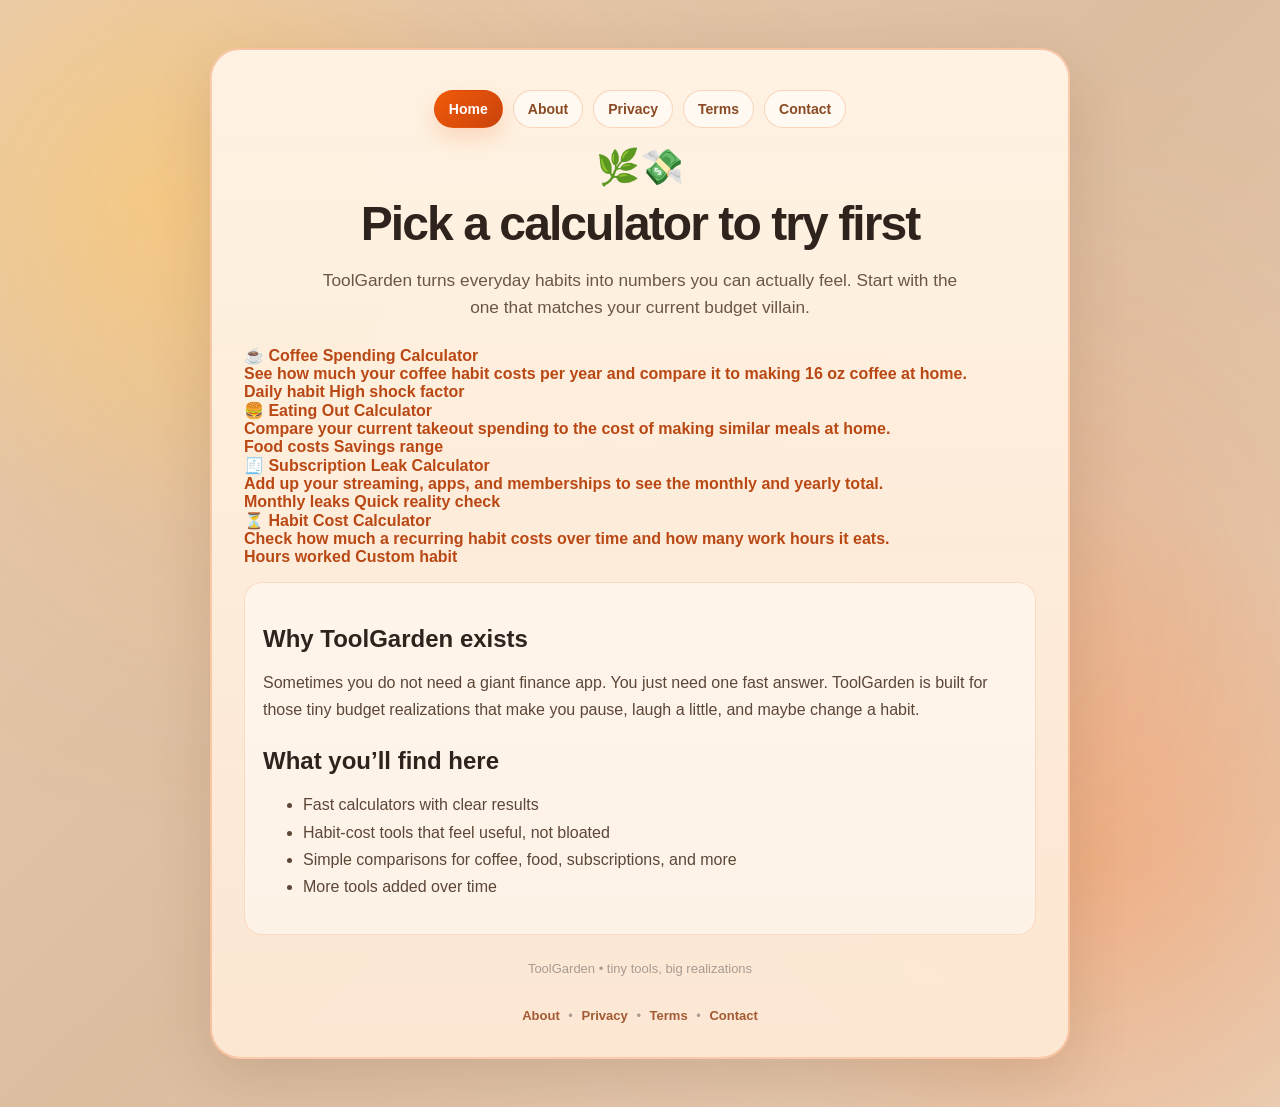
==== commit 1a64b9b3: "Update index.html" ====
--- a/index.html
+++ b/index.html
@@ -1,613 +1,27 @@
 <!DOCTYPE html>
 <html lang="en">
 <head>
+  <script async src="https://pagead2.googlesyndication.com/pagead/js/adsbygoogle.js?client=ca-pub-7330341187310766"
+     crossorigin="anonymous"></script>
   <meta charset="UTF-8" />
   <meta name="viewport" content="width=device-width, initial-scale=1.0"/>
-  <title>Eating Out Calculator | ToolGarden</title>
-  <meta name="description" content="Estimate how much you spend eating out each year and compare it to the cost of making common meals at home." />
-
-  <style>
-    * {
-      box-sizing: border-box;
-    }
-
-    html, body {
-      margin: 0;
-      padding: 0;
-      width: 100%;
-      min-height: 100%;
-    }
-
-    body {
-      font-family: Arial, sans-serif;
-      color: #2f241d;
-      overflow-x: hidden;
-      position: relative;
-      background:
-        radial-gradient(circle at top left, rgba(255, 197, 109, 0.52), transparent 28%),
-        radial-gradient(circle at bottom right, rgba(255, 130, 64, 0.34), transparent 32%),
-        linear-gradient(180deg, #f2dcc4 0%, #e3c3a8 100%);
-    }
-
-    .page-wrap {
-      min-height: 100vh;
-      min-height: 100dvh;
-      display: flex;
-      align-items: center;
-      justify-content: center;
-      padding: 20px;
-      position: relative;
-      z-index: 2;
-    }
-
-    .background {
-      position: fixed;
-      inset: 0;
-      pointer-events: none;
-      overflow: hidden;
-      z-index: 0;
-    }
-
-    .background span {
-      position: absolute;
-      bottom: -140px;
-      font-size: 2.5rem;
-      opacity: 0.30;
-      animation: floatUp linear infinite;
-      user-select: none;
-      filter: saturate(1.05);
-      text-shadow: 0 4px 18px rgba(255, 255, 255, 0.14);
-      will-change: transform, opacity;
-    }
-
-    .background span:nth-child(1)  { left: 3%;  animation-duration: 16s; animation-delay: 0s; }
-    .background span:nth-child(2)  { left: 10%; animation-duration: 20s; animation-delay: 3s; }
-    .background span:nth-child(3)  { left: 18%; animation-duration: 17s; animation-delay: 1s; }
-    .background span:nth-child(4)  { left: 26%; animation-duration: 22s; animation-delay: 5s; }
-    .background span:nth-child(5)  { left: 34%; animation-duration: 18s; animation-delay: 2s; }
-    .background span:nth-child(6)  { left: 42%; animation-duration: 21s; animation-delay: 6s; }
-    .background span:nth-child(7)  { left: 50%; animation-duration: 17s; animation-delay: 4s; }
-    .background span:nth-child(8)  { left: 58%; animation-duration: 23s; animation-delay: 1.5s; }
-    .background span:nth-child(9)  { left: 66%; animation-duration: 19s; animation-delay: 4.5s; }
-    .background span:nth-child(10) { left: 74%; animation-duration: 24s; animation-delay: 2.5s; }
-    .background span:nth-child(11) { left: 82%; animation-duration: 18s; animation-delay: 6.5s; }
-    .background span:nth-child(12) { left: 90%; animation-duration: 21s; animation-delay: 3.5s; }
-
-    @keyframes floatUp {
-      0% {
-        transform: translateY(0) rotate(0deg) scale(0.96);
-        opacity: 0;
-      }
-      8% {
-        opacity: 0.30;
-      }
-      70% {
-        opacity: 0.30;
-      }
-      100% {
-        transform: translateY(-128vh) rotate(360deg) scale(1.08);
-        opacity: 0;
-      }
-    }
-
-    .glow,
-    .glow2 {
-      position: fixed;
-      width: 380px;
-      height: 380px;
-      border-radius: 50%;
-      filter: blur(135px);
-      opacity: 0.36;
-      z-index: 0;
-      pointer-events: none;
-    }
-
-    .glow {
-      background: #ffb347;
-      top: 4%;
-      left: 4%;
-    }
-
-    .glow2 {
-      background: #ff8748;
-      bottom: 4%;
-      right: 4%;
-    }
-
-    .card {
-      width: 100%;
-      max-width: 760px;
-      background:
-        linear-gradient(180deg, rgba(255, 243, 228, 0.98) 0%, rgba(252, 232, 212, 0.96) 100%);
-      backdrop-filter: blur(12px);
-      -webkit-backdrop-filter: blur(12px);
-      border-radius: 25px;
-      padding: 30px 20px;
-      text-align: center;
-      box-shadow:
-        0 20px 60px rgba(83, 49, 18, 0.15),
-        inset 0 1px 0 rgba(255,255,255,0.34);
-      border: 2px solid rgba(234, 88, 12, 0.26);
-      position: relative;
-      z-index: 3;
-    }
-
-    .tool-switcher {
-      display: flex;
-      justify-content: center;
-      gap: 10px;
-      flex-wrap: wrap;
-      margin-bottom: 18px;
-    }
-
-    .tool-link {
-      display: inline-block;
-      padding: 10px 14px;
-      border-radius: 999px;
-      border: 1px solid rgba(234, 88, 12, 0.24);
-      background: rgba(255,255,255,0.55);
-      color: #8a4a24;
-      font-size: 14px;
-      font-weight: 700;
-      text-decoration: none;
-      transition: transform 0.18s ease, background 0.18s ease, border-color 0.18s ease;
-    }
-
-    .tool-link:hover {
-      transform: translateY(-1px);
-      background: rgba(255,255,255,0.78);
-      border-color: rgba(234, 88, 12, 0.38);
-    }
-
-    .tool-link.active {
-      background: linear-gradient(135deg, #f15a08, #ca430d);
-      color: #fff;
-      border-color: transparent;
-      box-shadow: 0 10px 22px rgba(234, 88, 12, 0.18);
-    }
-
-    .top-emoji {
-      font-size: 2rem;
-      margin-bottom: 8px;
-    }
-
-    h1 {
-      margin: 0;
-      font-size: 26px;
-      line-height: 1.15;
-      color: #2f241d;
-    }
-
-    .subtitle {
-      color: #6a5648;
-      margin: 15px 0 25px;
-      line-height: 1.5;
-      font-size: 15px;
-    }
-
-    .form-grid {
-      display: grid;
-      grid-template-columns: 1fr;
-      gap: 14px;
-      text-align: left;
-    }
-
-    .field-group {
-      text-align: left;
-    }
-
-    .input-label {
-      display: block;
-      font-weight: 700;
-      font-size: 15px;
-      margin-bottom: 10px;
-      color: #5c4638;
-    }
-
-    input,
-    select {
-      width: 100%;
-      padding: 14px;
-      font-size: 16px;
-      border-radius: 12px;
-      border: 1px solid rgba(214, 132, 74, 0.34);
-      background:
-        linear-gradient(180deg, rgba(255,255,255,0.95) 0%, rgba(255,248,241,0.92) 100%);
-      color: #2f241d;
-      transition: border-color 0.18s ease, box-shadow 0.18s ease;
-      box-shadow: inset 0 1px 0 rgba(255,255,255,0.45);
-    }
-
-    input::placeholder {
-      color: #8d8075;
-    }
-
-    input:focus,
-    select:focus {
-      outline: none;
-      border-color: #ea580c;
-      box-shadow: 0 0 0 4px rgba(234, 88, 12, 0.14);
-    }
-
-    button {
-      width: 100%;
-      padding: 14px;
-      margin-top: 18px;
-      background: linear-gradient(135deg, #f15a08, #ca430d);
-      color: white;
-      font-size: 16px;
-      font-weight: 700;
-      border: none;
-      border-radius: 12px;
-      cursor: pointer;
-      box-shadow:
-        0 10px 24px rgba(234, 88, 12, 0.20),
-        inset 0 1px 0 rgba(255,255,255,0.18);
-      transition: transform 0.18s ease, box-shadow 0.18s ease, filter 0.18s ease, opacity 0.18s ease;
-    }
-
-    .result-box {
-      margin-top: 20px;
-      padding: 24px 18px 18px;
-      border-radius: 22px;
-      background:
-        radial-gradient(circle at top left, rgba(255,255,255,0.38), transparent 30%),
-        linear-gradient(145deg, #fff8f3 0%, #ffe6d5 45%, #ffd7bf 100%);
-      border: 2px solid rgba(234, 88, 12, 0.30);
-      box-shadow:
-        0 16px 30px rgba(179, 88, 29, 0.12),
-        inset 0 1px 0 rgba(255,255,255,0.52),
-        inset 0 -8px 18px rgba(234, 88, 12, 0.04);
-      position: relative;
-      overflow: hidden;
-      text-align: left;
-    }
-
-    .result-box::before {
-      content: "";
-      position: absolute;
-      inset: 0;
-      background:
-        linear-gradient(180deg, rgba(255,255,255,0.10), transparent 32%),
-        radial-gradient(circle at 85% 85%, rgba(255, 164, 92, 0.10), transparent 30%);
-      pointer-events: none;
-    }
-
-    .result-box-inner {
-      position: relative;
-      z-index: 1;
-    }
-
-    .result {
-      font-size: 22px;
-      font-weight: 800;
-      color: #b94814;
-      line-height: 1.2;
-      text-align: center;
-    }
-
-    .subtext {
-      margin-top: 10px;
-      color: #665f59;
-      font-size: 14px;
-      line-height: 1.45;
-      min-height: 20px;
-      text-align: center;
-    }
-
-    .stats-grid {
-      display: grid;
-      grid-template-columns: 1fr;
-      gap: 12px;
-      margin-top: 16px;
-    }
-
-    .stat-card {
-      padding: 14px;
-      border-radius: 16px;
-      background: rgba(255,255,255,0.5);
-      border: 1px solid rgba(234, 88, 12, 0.16);
-    }
-
-    .stat-title {
-      font-weight: 800;
-      color: #8d4517;
-      font-size: 14px;
-      margin-bottom: 6px;
-    }
-
-    .stat-text {
-      color: #6a5648;
-      font-size: 14px;
-      line-height: 1.5;
-    }
-
-    .upgrade-strip {
-      margin-top: 18px;
-      padding: 16px;
-      border-radius: 18px;
-      background: linear-gradient(145deg, rgba(255,255,255,0.62) 0%, rgba(255,243,232,0.78) 100%);
-      border: 1px solid rgba(234, 88, 12, 0.18);
-      box-shadow: inset 0 1px 0 rgba(255,255,255,0.4);
-    }
-
-    .upgrade-heading {
-      font-size: 15px;
-      font-weight: 800;
-      color: #8d4517;
-      margin-bottom: 10px;
-      text-align: center;
-    }
-
-    .upgrade-grid {
-      display: grid;
-      grid-template-columns: 1fr;
-      gap: 10px;
-    }
-
-    .upgrade-card {
-      padding: 14px;
-      border-radius: 16px;
-      background: rgba(255,255,255,0.58);
-      border: 1px solid rgba(234, 88, 12, 0.14);
-      text-align: center;
-    }
-
-    .upgrade-label {
-      font-size: 13px;
-      font-weight: 800;
-      color: #9b5322;
-      margin-bottom: 6px;
-    }
-
-    .upgrade-value {
-      font-size: 20px;
-      font-weight: 800;
-      color: #b94814;
-      line-height: 1.2;
-    }
-
-    .upgrade-copy {
-      margin-top: 6px;
-      font-size: 13px;
-      color: #6a5648;
-      line-height: 1.45;
-    }
-
-    .info-section {
-      margin-top: 20px;
-      text-align: left;
-      font-size: 14px;
-      color: #5c4638;
-      line-height: 1.65;
-    }
-
-    .info-section h2 {
-      font-size: 18px;
-      margin: 0 0 10px;
-      color: #2f241d;
-    }
-
-    .mini-note {
-      margin-top: 16px;
-      font-size: 13px;
-      color: #8a7467;
-      line-height: 1.45;
-    }
-
-    .footer {
-      margin-top: 22px;
-      font-size: 12px;
-      color: #a79b92;
-      line-height: 1.8;
-      text-align: center;
-    }
-
-    .footer a {
-      color: #a35a35;
-      text-decoration: none;
-      font-weight: 700;
-      margin: 0 5px;
-    }
-
-    .footer a:hover {
-      text-decoration: underline;
-    }
-
-    .loading {
-      opacity: 0.86;
-      transform: scale(0.99);
-    }
-
-    .result-pop {
-      animation: resultPop 0.35s ease;
-    }
-
-    @keyframes resultPop {
-      0% {
-        transform: translateY(6px) scale(0.985);
-        opacity: 0.72;
-      }
-      100% {
-        transform: translateY(0) scale(1);
-        opacity: 1;
-      }
-    }
-
-    @media (min-width: 700px) {
-      .form-grid,
-      .stats-grid,
-      .upgrade-grid {
-        grid-template-columns: 1fr 1fr;
-      }
-
-      .meal-wide {
-        grid-column: 1 / -1;
-      }
-
-      .upgrade-card.wide {
-        grid-column: 1 / -1;
-      }
-    }
-
-    @media (max-width: 480px) {
-      .page-wrap {
-        padding: 16px 12px;
-      }
-
-      .card {
-        padding: 24px 16px 20px;
-        border-radius: 22px;
-      }
-
-      h1 {
-        font-size: 22px;
-      }
-
-      .subtitle {
-        font-size: 14px;
-      }
-
-      .background span {
-        font-size: 2.35rem;
-        opacity: 0.34;
-      }
-
-      .glow,
-      .glow2 {
-        width: 250px;
-        height: 250px;
-        filter: blur(95px);
-        opacity: 0.32;
-      }
-
-      .tool-link {
-        font-size: 13px;
-        padding: 9px 12px;
-      }
-
-      .upgrade-value {
-        font-size: 18px;
-      }
-    }
-
-    @media (min-width: 1024px) {
-      body {
-        background:
-          radial-gradient(circle at 12% 18%, rgba(255, 209, 122, 0.56), transparent 23%),
-          radial-gradient(circle at 85% 78%, rgba(255, 140, 74, 0.34), transparent 26%),
-          linear-gradient(135deg, #e8ccb1 0%, #ddbda0 50%, #e9cfb7 100%);
-      }
-
-      .page-wrap {
-        padding: 48px;
-      }
-
-      .card {
-        padding: 42px 34px 34px;
-        border-radius: 30px;
-      }
-
-      .top-emoji {
-        font-size: 2.2rem;
-        margin-bottom: 10px;
-      }
-
-      h1 {
-        font-size: 3rem;
-        line-height: 1.04;
-        letter-spacing: -0.04em;
-        max-width: 560px;
-        margin: 0 auto;
-      }
-
-      .subtitle {
-        font-size: 1.12rem;
-        max-width: 560px;
-        margin: 18px auto 28px;
-      }
-
-      .input-label {
-        font-size: 16px;
-      }
-
-      input,
-      select {
-        padding: 18px 20px;
-        font-size: 18px;
-        border-radius: 16px;
-      }
-
-      button {
-        padding: 18px 20px;
-        font-size: 18px;
-        border-radius: 16px;
-      }
-
-      button:hover {
-        transform: translateY(-2px) scale(1.012);
-        box-shadow:
-          0 16px 36px rgba(234, 88, 12, 0.28),
-          inset 0 1px 0 rgba(255,255,255,0.20);
-        filter: brightness(1.04) saturate(1.04);
-      }
-
-      .result {
-        font-size: 2.2rem;
-      }
-
-      .subtext,
-      .stat-text,
-      .info-section {
-        font-size: 1rem;
-      }
-
-      .upgrade-heading {
-        font-size: 16px;
-      }
-
-      .upgrade-value {
-        font-size: 24px;
-      }
-
-      .upgrade-copy {
-        font-size: 14px;
-      }
-
-      .footer {
-        font-size: 13px;
-      }
-
-      .background span {
-        font-size: 3rem;
-        opacity: 0.28;
-      }
-
-      .glow,
-      .glow2 {
-        width: 470px;
-        height: 470px;
-        filter: blur(150px);
-        opacity: 0.32;
-      }
-    }
-  </style>
+  <title>ToolGarden | Tiny tools, big realizations</title>
+  <meta name="description" content="Pick a ToolGarden calculator to reveal the real cost of everyday habits like coffee, eating out, subscriptions, and more." />
+  <link rel="stylesheet" href="legal.css" />
 </head>
-
 <body>
   <div class="background">
+    <span>🌿</span>
+    <span>💸</span>
+    <span>☕</span>
     <span>🍔</span>
-    <span>💸</span>
-    <span>🍟</span>
-    <span>🥤</span>
+    <span>🧾</span>
+    <span>🧠</span>
+    <span>✨</span>
+    <span>📊</span>
+    <span>🪴</span>
     <span>💳</span>
-    <span>🍕</span>
-    <span>🧾</span>
-    <span>🍗</span>
-    <span>🧋</span>
-    <span>🍩</span>
-    <span>💰</span>
-    <span>🥪</span>
+    <span>🍃</span>
   </div>
 
   <div class="glow"></div>
@@ -615,127 +29,79 @@
 
   <div class="page-wrap">
     <div class="card">
-      <div class="tool-switcher">
-        <a class="tool-link active" href="index.html">Eating Out</a>
-        <a class="tool-link" href="coffee.html">Coffee Runs</a>
+      <div class="topnav">
+        <a class="active" href="index.html">Home</a>
+        <a href="about.html">About</a>
+        <a href="privacy.html">Privacy</a>
+        <a href="terms.html">Terms</a>
+        <a href="contact.html">Contact</a>
       </div>
 
-      <div class="top-emoji">🍔💸</div>
-
-      <h1>How Much Do You Spend Eating Out?</h1>
-
-      <p class="subtitle">
-        Compare your current eating-out spending to what common homemade meals could cost instead. Tiny “just grabbing something” habits can become a whole budget side quest.
+      <div class="top-emoji">🌿💸</div>
+      <h1>Pick a calculator to try first</h1>
+      <p class="intro">
+        ToolGarden turns everyday habits into numbers you can actually feel. Start with the one that matches your current budget villain.
       </p>
 
-      <div class="form-grid">
-        <div class="field-group">
-          <label class="input-label" for="weeklySpend">Your weekly eating-out spending</label>
-          <input type="number" id="weeklySpend" placeholder="Enter $ per week" />
-        </div>
+      <div class="hero-tools">
+        <a class="tool-card" href="coffee.html">
+          <div class="tool-title">☕ Coffee Spending Calculator</div>
+          <div class="tool-copy">
+            See how much your coffee habit costs per year and compare it to making 16 oz coffee at home.
+          </div>
+          <div class="badge-row">
+            <span class="badge">Daily habit</span>
+            <span class="badge">High shock factor</span>
+          </div>
+        </a>
 
-        <div class="field-group">
-          <label class="input-label" for="mealsPerWeek">How many meals do you buy per week?</label>
-          <input type="number" id="mealsPerWeek" placeholder="Example: 5" />
-        </div>
+        <a class="tool-card" href="eating-out.html">
+          <div class="tool-title">🍔 Eating Out Calculator</div>
+          <div class="tool-copy">
+            Compare your current takeout spending to the cost of making similar meals at home.
+          </div>
+          <div class="badge-row">
+            <span class="badge">Food costs</span>
+            <span class="badge">Savings range</span>
+          </div>
+        </a>
 
-        <div class="field-group meal-wide">
-          <label class="input-label" for="mealType">Choose a homemade meal comparison</label>
-          <select id="mealType">
-            <option value="spaghetti">Spaghetti</option>
-            <option value="shawarma">Chicken Shawarma</option>
-            <option value="friedRice">Fried Rice</option>
-            <option value="sandwiches">Sandwiches</option>
-            <option value="tacos">Tacos</option>
-            <option value="alfredo">Pasta Alfredo</option>
-            <option value="burgers">Homemade Burgers</option>
-            <option value="riceBowls">Chicken & Rice Bowls</option>
-          </select>
-        </div>
+        <a class="tool-card" href="subscriptions.html">
+          <div class="tool-title">🧾 Subscription Leak Calculator</div>
+          <div class="tool-copy">
+            Add up your streaming, apps, and memberships to see the monthly and yearly total.
+          </div>
+          <div class="badge-row">
+            <span class="badge">Monthly leaks</span>
+            <span class="badge">Quick reality check</span>
+          </div>
+        </a>
+
+        <a class="tool-card" href="habit-cost.html">
+          <div class="tool-title">⏳ Habit Cost Calculator</div>
+          <div class="tool-copy">
+            Check how much a recurring habit costs over time and how many work hours it eats.
+          </div>
+          <div class="badge-row">
+            <span class="badge">Hours worked</span>
+            <span class="badge">Custom habit</span>
+          </div>
+        </a>
       </div>
 
-      <button id="calcButton" onclick="calculate()">Show me the damage</button>
-
-      <div class="result-box" id="resultBox">
-        <div class="result-box-inner">
-          <div class="result" id="result">Your total will show here</div>
-          <div class="subtext" id="subtext">Tiny burger bites can become a giant money monster.</div>
-
-          <div class="stats-grid">
-            <div class="stat-card">
-              <div class="stat-title">Homemade meal cost estimate</div>
-              <div class="stat-text" id="homeMealCost">
-                Pick a meal to see its estimated at-home cost range.
-              </div>
-            </div>
-
-            <div class="stat-card">
-              <div class="stat-title">Estimated cost per bought meal</div>
-              <div class="stat-text" id="boughtMealCost">
-                Enter your weekly spending and number of meals.
-              </div>
-            </div>
-
-            <div class="stat-card">
-              <div class="stat-title">Estimated weekly home-cooked cost</div>
-              <div class="stat-text" id="weeklyHomeCost">
-                We’ll estimate what those same meals could cost at home.
-              </div>
-            </div>
-
-            <div class="stat-card">
-              <div class="stat-title">Potential savings range</div>
-              <div class="stat-text" id="saveText">
-                Your lower, average, and higher savings estimate will show here.
-              </div>
-            </div>
-          </div>
-
-          <div class="upgrade-strip">
-            <div class="upgrade-heading">What that could become</div>
-
-            <div class="upgrade-grid">
-              <div class="upgrade-card">
-                <div class="upgrade-label">Average savings in 1 year</div>
-                <div class="upgrade-value" id="oneYearValue">$0.00</div>
-                <div class="upgrade-copy" id="oneYearCopy">
-                  Your average yearly savings estimate will show here.
-                </div>
-              </div>
-
-              <div class="upgrade-card">
-                <div class="upgrade-label">Average savings in 5 years</div>
-                <div class="upgrade-value" id="fiveYearValue">$0.00</div>
-                <div class="upgrade-copy" id="fiveYearCopy">
-                  Your average five-year savings estimate will show here.
-                </div>
-              </div>
-
-              <div class="upgrade-card wide">
-                <div class="upgrade-label">Tiny habit, bigger picture</div>
-                <div class="upgrade-copy" id="upgradeComparison">
-                  That future-value reality check will show up here after you calculate.
-                </div>
-              </div>
-            </div>
-          </div>
-        </div>
-      </div>
-
-      <div class="mini-note">
-        These are rough comparison estimates, not sacred kitchen law. They’re meant to give a realistic range, not audit your pantry.
-      </div>
-
-      <div class="info-section">
-        <h2>How this works</h2>
+      <div class="content-box">
+        <h2>Why ToolGarden exists</h2>
         <p>
-          This tool compares what you currently spend on eating out to the estimated cost of making similar meals at home. Since ingredient prices vary, it gives you a savings range instead of pretending the universe runs on one exact spaghetti number.
+          Sometimes you do not need a giant finance app. You just need one fast answer. ToolGarden is built for those tiny budget realizations that make you pause, laugh a little, and maybe change a habit.
         </p>
 
-        <h2>Why ranges are better</h2>
-        <p>
-          Home cooking costs can shift depending on store prices, portion size, protein choice, sauces, and whether you’re cooking basic or going full kitchen wizard. That’s why this tool shows lower, average, and higher savings possibilities.
-        </p>
+        <h2>What you’ll find here</h2>
+        <ul>
+          <li>Fast calculators with clear results</li>
+          <li>Habit-cost tools that feel useful, not bloated</li>
+          <li>Simple comparisons for coffee, food, subscriptions, and more</li>
+          <li>More tools added over time</li>
+        </ul>
       </div>
 
       <div class="footer">
@@ -747,246 +113,5 @@
       </div>
     </div>
   </div>
-
-  <script>
-    const mealData = {
-      spaghetti: {
-        name: "Spaghetti",
-        low: 1.90,
-        avg: 2.25,
-        high: 2.90
-      },
-      shawarma: {
-        name: "Chicken Shawarma",
-        low: 3.10,
-        avg: 3.75,
-        high: 4.60
-      },
-      friedRice: {
-        name: "Fried Rice",
-        low: 1.75,
-        avg: 2.10,
-        high: 2.80
-      },
-      sandwiches: {
-        name: "Sandwiches",
-        low: 1.60,
-        avg: 2.00,
-        high: 2.70
-      },
-      tacos: {
-        name: "Tacos",
-        low: 2.20,
-        avg: 2.80,
-        high: 3.60
-      },
-      alfredo: {
-        name: "Pasta Alfredo",
-        low: 2.30,
-        avg: 2.90,
-        high: 3.80
-      },
-      burgers: {
-        name: "Homemade Burgers",
-        low: 2.70,
-        avg: 3.40,
-        high: 4.40
-      },
-      riceBowls: {
-        name: "Chicken & Rice Bowls",
-        low: 2.40,
-        avg: 3.10,
-        high: 4.00
-      }
-    };
-
-    const reactions = {
-      tiny: [
-        "Be honest... are you powered by leftovers and denial?",
-        "This number is so low it feels like your snack spending has a lawyer.",
-        "Are you sure? That total looks suspiciously well-behaved.",
-        "Either you're wildly disciplined or quietly forgetting a few fries."
-      ],
-      low: [
-        "Not bad. This still has tiny leak energy, though.",
-        "Cute little total... until it starts multiplying in the dark.",
-        "This feels harmless, which is exactly how it sneaks up on people.",
-        "Small enough to shrug at. Big enough to matter."
-      ],
-      mediumLow: [
-        "This is where 'just something quick' starts building a side quest.",
-        "A very casual habit with slightly expensive hobbies.",
-        "Nothing terrifying here, but your wallet has definitely noticed.",
-        "Mildly rude. Not criminal. Still rude."
-      ],
-      medium: [
-        "Okay yep, this is becoming a real character in your budget.",
-        "This is firmly in 'how did it get that high?' territory.",
-        "That money could have had a beautiful future elsewhere.",
-        "Your convenience spending is starting to develop lore."
-      ],
-      high: [
-        "This is getting spicy. Your bank account is absolutely side-eyeing you.",
-        "That total has some weight to it. Like... emotional weight.",
-        "This is no longer a harmless little treat habit.",
-        "Your food apps are probably cheering every time you open them."
-      ],
-      veryHigh: [
-        "At this point, takeout is less of a choice and more of a recurring character arc.",
-        "This number arrived wearing boots and demanding attention.",
-        "We're officially beyond snack math and into plot twist math.",
-        "Your convenience budget is moving like a final boss."
-      ],
-      absurd: [
-        "Respectfully... this has become a lifestyle brand.",
-        "This total is giving luxury chaos with dipping sauce.",
-        "At this level, the delivery app probably knows your aura.",
-        "Your wallet didn't lose a battle. It lost a whole campaign."
-      ]
-    };
-
-    function randomFrom(array) {
-      return array[Math.floor(Math.random() * array.length)];
-    }
-
-    function getReaction(yearly, fiveYear) {
-      if (yearly <= 104) {
-        return randomFrom(reactions.tiny);
-      } else if (yearly <= 750) {
-        return randomFrom(reactions.low);
-      } else if (yearly <= 1800) {
-        return randomFrom(reactions.mediumLow);
-      } else if (yearly <= 3500) {
-        return `${randomFrom(reactions.medium)} In 5 years, that's ${formatMoney(fiveYear)}.`;
-      } else if (yearly <= 6000) {
-        return `${randomFrom(reactions.high)} In 5 years, that's ${formatMoney(fiveYear)}.`;
-      } else if (yearly <= 10000) {
-        return `${randomFrom(reactions.veryHigh)} In 5 years, that's ${formatMoney(fiveYear)} 😬`;
-      } else {
-        return `${randomFrom(reactions.absurd)} In 5 years, that's ${formatMoney(fiveYear)} 💀`;
-      }
-    }
-
-    function formatMoney(value) {
-      return `$${value.toLocaleString(undefined, {
-        minimumFractionDigits: 2,
-        maximumFractionDigits: 2
-      })}`;
-    }
-
-    function getSavingsComparison(amount) {
-      if (amount < 150) {
-        return "That’s a few groceries, a couple of comfort-food nights, or one less tiny budget leak wearing a fake mustache.";
-      } else if (amount < 500) {
-        return "That’s enough to cover a solid grocery reset, a utility bill chunk, or a very smug kitchen era.";
-      } else if (amount < 1200) {
-        return "That’s getting into real-money territory. Think groceries, bills, or a little emergency-cushion energy.";
-      } else if (amount < 3000) {
-        return "That could become a meaningful cushion instead of disappearing into burgers, fries, and mysterious convenience fees.";
-      } else if (amount < 7000) {
-        return "That’s the kind of money that starts feeling like a mini life upgrade instead of random meal confetti.";
-      } else {
-        return "That is no longer snack math. That’s full-on future-you money.";
-      }
-    }
-
-    function calculate() {
-      const weeklySpend = Number(document.getElementById("weeklySpend").value);
-      const mealsPerWeek = Number(document.getElementById("mealsPerWeek").value);
-      const mealTypeKey = document.getElementById("mealType").value;
-      const meal = mealData[mealTypeKey];
-
-      const result = document.getElementById("result");
-      const subtext = document.getElementById("subtext");
-      const resultBox = document.getElementById("resultBox");
-      const button = document.getElementById("calcButton");
-
-      const homeMealCost = document.getElementById("homeMealCost");
-      const boughtMealCost = document.getElementById("boughtMealCost");
-      const weeklyHomeCost = document.getElementById("weeklyHomeCost");
-      const saveText = document.getElementById("saveText");
-
-      const oneYearValue = document.getElementById("oneYearValue");
-      const fiveYearValue = document.getElementById("fiveYearValue");
-      const oneYearCopy = document.getElementById("oneYearCopy");
-      const fiveYearCopy = document.getElementById("fiveYearCopy");
-      const upgradeComparison = document.getElementById("upgradeComparison");
-
-      if (!weeklySpend || weeklySpend < 0 || !mealsPerWeek || mealsPerWeek <= 0) {
-        result.innerText = "Enter real numbers 👀";
-        subtext.innerText = "Try your honest weekly spending and meal count.";
-        homeMealCost.innerText = "Pick a meal and enter valid amounts.";
-        boughtMealCost.innerText = "We need your weekly spend and number of bought meals.";
-        weeklyHomeCost.innerText = "We’ll estimate this once the numbers are in.";
-        saveText.innerText = "Savings range will show here after valid input.";
-
-        oneYearValue.innerText = "$0.00";
-        fiveYearValue.innerText = "$0.00";
-        oneYearCopy.innerText = "Your average yearly savings estimate will show here.";
-        fiveYearCopy.innerText = "Your average five-year savings estimate will show here.";
-        upgradeComparison.innerText = "That future-value reality check will show up here after you calculate.";
-        return;
-      }
-
-      const yearly = weeklySpend * 52;
-      const fiveYear = yearly * 5;
-      const averageBoughtMeal = weeklySpend / mealsPerWeek;
-
-      const weeklyHomeLow = meal.low * mealsPerWeek;
-      const weeklyHomeAvg = meal.avg * mealsPerWeek;
-      const weeklyHomeHigh = meal.high * mealsPerWeek;
-
-      const yearlySaveLow = Math.max(0, yearly - (weeklyHomeHigh * 52));
-      const yearlySaveAvg = Math.max(0, yearly - (weeklyHomeAvg * 52));
-      const yearlySaveHigh = Math.max(0, yearly - (weeklyHomeLow * 52));
-
-      const fiveYearSaveLow = yearlySaveLow * 5;
-      const fiveYearSaveAvg = yearlySaveAvg * 5;
-      const fiveYearSaveHigh = yearlySaveHigh * 5;
-
-      button.disabled = true;
-      button.style.opacity = "0.9";
-      button.style.cursor = "wait";
-
-      resultBox.classList.remove("result-pop");
-      void resultBox.offsetWidth;
-      resultBox.classList.add("loading");
-
-      result.innerText = "Calculating the damage...";
-      subtext.innerText = "Giving your snacks a dramatic annual reveal...";
-      homeMealCost.innerText = "Calculating...";
-      boughtMealCost.innerText = "Calculating...";
-      weeklyHomeCost.innerText = "Calculating...";
-      saveText.innerText = "Calculating...";
-      oneYearValue.innerText = "...";
-      fiveYearValue.innerText = "...";
-      oneYearCopy.innerText = "Calculating...";
-      fiveYearCopy.innerText = "Calculating...";
-      upgradeComparison.innerText = "Calculating...";
-
-      setTimeout(() => {
-        result.innerText = `${formatMoney(yearly)} per year 😳`;
-        subtext.innerText = getReaction(yearly, fiveYear);
-
-        homeMealCost.innerText = `${meal.name} at home: about ${formatMoney(meal.low)} to ${formatMoney(meal.high)} per meal, with an average around ${formatMoney(meal.avg)}.`;
-        boughtMealCost.innerText = `Based on your numbers, you're spending about ${formatMoney(averageBoughtMeal)} per bought meal.`;
-        weeklyHomeCost.innerText = `If you made ${mealsPerWeek} of those meals at home, that could cost about ${formatMoney(weeklyHomeLow)} to ${formatMoney(weeklyHomeHigh)} per week, averaging around ${formatMoney(weeklyHomeAvg)}.`;
-        saveText.innerText = `Potential yearly savings: about ${formatMoney(yearlySaveLow)} to ${formatMoney(yearlySaveHigh)}, averaging around ${formatMoney(yearlySaveAvg)}. Over 5 years, that could become about ${formatMoney(fiveYearSaveLow)} to ${formatMoney(fiveYearSaveHigh)}.`;
-
-        oneYearValue.innerText = formatMoney(yearlySaveAvg);
-        fiveYearValue.innerText = formatMoney(fiveYearSaveAvg);
-        oneYearCopy.innerText = "That’s your average estimated savings if you replaced those meals with homemade versions for a year.";
-        fiveYearCopy.innerText = "Same habit shift, stretched over 5 years. Tiny choices can stack like little budget goblins.";
-        upgradeComparison.innerText = getSavingsComparison(fiveYearSaveAvg);
-
-        resultBox.classList.remove("loading");
-        resultBox.classList.add("result-pop");
-
-        button.disabled = false;
-        button.style.opacity = "1";
-        button.style.cursor = "pointer";
-      }, 500);
-    }
-  </script>
 </body>
 </html>
--- a/legal.css
+++ b/legal.css
@@ -0,0 +1,334 @@
+* {
+  box-sizing: border-box;
+}
+
+html,
+body {
+  margin: 0;
+  min-height: 100%;
+}
+
+body {
+  min-height: 100vh;
+  font-family: Arial, sans-serif;
+  color: #2f241d;
+  overflow-x: hidden;
+  position: relative;
+  background:
+    radial-gradient(circle at top left, rgba(255, 197, 109, 0.52), transparent 28%),
+    radial-gradient(circle at bottom right, rgba(255, 130, 64, 0.34), transparent 32%),
+    linear-gradient(180deg, #f2dcc4 0%, #e3c3a8 100%);
+  background-repeat: no-repeat;
+  background-size: cover;
+}
+
+.page-wrap {
+  min-height: 100vh;
+  min-height: 100dvh;
+  display: flex;
+  align-items: center;
+  justify-content: center;
+  padding: 28px 16px;
+  position: relative;
+  z-index: 2;
+}
+
+.background {
+  position: fixed;
+  inset: 0;
+  pointer-events: none;
+  overflow: hidden;
+  z-index: 0;
+}
+
+.background span {
+  position: absolute;
+  bottom: -140px;
+  font-size: 2.4rem;
+  opacity: 0.28;
+  animation: floatUp linear infinite;
+  user-select: none;
+  text-shadow: 0 4px 18px rgba(255, 255, 255, 0.14);
+  will-change: transform, opacity;
+}
+
+.background span:nth-child(1)  { left: 4%;  animation-duration: 16s; animation-delay: 0s; }
+.background span:nth-child(2)  { left: 12%; animation-duration: 20s; animation-delay: 2.5s; }
+.background span:nth-child(3)  { left: 21%; animation-duration: 17s; animation-delay: 1.2s; }
+.background span:nth-child(4)  { left: 30%; animation-duration: 22s; animation-delay: 5s; }
+.background span:nth-child(5)  { left: 39%; animation-duration: 18s; animation-delay: 2s; }
+.background span:nth-child(6)  { left: 48%; animation-duration: 21s; animation-delay: 6s; }
+.background span:nth-child(7)  { left: 57%; animation-duration: 17s; animation-delay: 4s; }
+.background span:nth-child(8)  { left: 66%; animation-duration: 23s; animation-delay: 1.5s; }
+.background span:nth-child(9)  { left: 75%; animation-duration: 19s; animation-delay: 4.5s; }
+.background span:nth-child(10) { left: 84%; animation-duration: 24s; animation-delay: 2.5s; }
+.background span:nth-child(11) { left: 91%; animation-duration: 18s; animation-delay: 6.2s; }
+
+@keyframes floatUp {
+  0% {
+    transform: translateY(0) rotate(0deg) scale(0.96);
+    opacity: 0;
+  }
+  8% {
+    opacity: 0.28;
+  }
+  70% {
+    opacity: 0.28;
+  }
+  100% {
+    transform: translateY(-128vh) rotate(360deg) scale(1.08);
+    opacity: 0;
+  }
+}
+
+.glow,
+.glow2 {
+  position: fixed;
+  width: 380px;
+  height: 380px;
+  border-radius: 50%;
+  filter: blur(135px);
+  opacity: 0.34;
+  z-index: 0;
+  pointer-events: none;
+}
+
+.glow {
+  background: #ffb347;
+  top: 4%;
+  left: 4%;
+}
+
+.glow2 {
+  background: #ff8748;
+  bottom: 4%;
+  right: 4%;
+}
+
+.card {
+  width: 100%;
+  max-width: 860px;
+  background:
+    linear-gradient(180deg, rgba(255, 243, 228, 0.98) 0%, rgba(252, 232, 212, 0.96) 100%);
+  backdrop-filter: blur(12px);
+  -webkit-backdrop-filter: blur(12px);
+  border-radius: 26px;
+  padding: 28px 20px 24px;
+  box-shadow:
+    0 20px 60px rgba(83, 49, 18, 0.15),
+    inset 0 1px 0 rgba(255,255,255,0.34);
+  border: 2px solid rgba(234, 88, 12, 0.26);
+  position: relative;
+  z-index: 3;
+}
+
+.topnav {
+  display: flex;
+  justify-content: center;
+  gap: 10px;
+  flex-wrap: wrap;
+  margin-bottom: 18px;
+}
+
+.topnav a {
+  display: inline-block;
+  padding: 10px 14px;
+  border-radius: 999px;
+  border: 1px solid rgba(234, 88, 12, 0.24);
+  background: rgba(255,255,255,0.55);
+  color: #8a4a24;
+  font-size: 14px;
+  font-weight: 700;
+  text-decoration: none;
+  transition: transform 0.18s ease, background 0.18s ease, border-color 0.18s ease;
+}
+
+.topnav a:hover {
+  transform: translateY(-1px);
+  background: rgba(255,255,255,0.78);
+  border-color: rgba(234, 88, 12, 0.38);
+}
+
+.topnav a.active {
+  background: linear-gradient(135deg, #f15a08, #ca430d);
+  color: #fff;
+  border-color: transparent;
+  box-shadow: 0 10px 22px rgba(234, 88, 12, 0.18);
+}
+
+.top-emoji {
+  text-align: center;
+  font-size: 2rem;
+  margin-bottom: 8px;
+}
+
+h1 {
+  margin: 0 0 16px;
+  font-size: 2rem;
+  line-height: 1.1;
+  color: #2f241d;
+  text-align: center;
+}
+
+h2 {
+  color: #2f241d;
+  margin-top: 24px;
+  margin-bottom: 10px;
+  font-size: 1.5rem;
+}
+
+p,
+li {
+  line-height: 1.7;
+  color: #5c4638;
+  font-size: 15px;
+}
+
+a {
+  color: #b94814;
+  text-decoration: none;
+  font-weight: 700;
+}
+
+a:hover {
+  text-decoration: underline;
+}
+
+.intro {
+  text-align: center;
+  color: #6a5648;
+  margin: 0 auto 24px;
+  max-width: 660px;
+  font-size: 15px;
+  line-height: 1.6;
+}
+
+.content-box {
+  padding: 18px 18px;
+  border-radius: 18px;
+  background: rgba(255,255,255,0.44);
+  border: 1px solid rgba(234, 88, 12, 0.16);
+  margin-top: 16px;
+}
+
+.email-box {
+  margin-top: 18px;
+  padding: 16px;
+  border-radius: 16px;
+  background: #fff8f3;
+  border: 1px solid rgba(234, 88, 12, 0.2);
+}
+
+.footer {
+  margin-top: 22px;
+  font-size: 12px;
+  color: #a79b92;
+  line-height: 1.8;
+  text-align: center;
+}
+
+.footer a {
+  color: #a35a35;
+  text-decoration: none;
+  font-weight: 700;
+  margin: 0 5px;
+}
+
+.footer a:hover {
+  text-decoration: underline;
+}
+
+@media (max-width: 480px) {
+  .page-wrap {
+    padding: 16px 12px;
+  }
+
+  .card {
+    padding: 24px 16px 20px;
+    border-radius: 22px;
+  }
+
+  .topnav a {
+    font-size: 13px;
+    padding: 9px 12px;
+  }
+
+  .top-emoji {
+    font-size: 1.8rem;
+  }
+
+  h1 {
+    font-size: 1.8rem;
+  }
+
+  h2 {
+    font-size: 1.28rem;
+  }
+
+  .background span {
+    font-size: 2.2rem;
+    opacity: 0.32;
+  }
+
+  .glow,
+  .glow2 {
+    width: 250px;
+    height: 250px;
+    filter: blur(95px);
+    opacity: 0.3;
+  }
+}
+
+@media (min-width: 1024px) {
+  body {
+    background:
+      radial-gradient(circle at 12% 18%, rgba(255, 209, 122, 0.56), transparent 23%),
+      radial-gradient(circle at 85% 78%, rgba(255, 140, 74, 0.34), transparent 26%),
+      linear-gradient(135deg, #e8ccb1 0%, #ddbda0 50%, #e9cfb7 100%);
+  }
+
+  .page-wrap {
+    padding: 48px;
+  }
+
+  .card {
+    padding: 40px 32px 30px;
+    border-radius: 30px;
+  }
+
+  .top-emoji {
+    font-size: 2.2rem;
+    margin-bottom: 10px;
+  }
+
+  h1 {
+    font-size: 3rem;
+    letter-spacing: -0.04em;
+  }
+
+  .intro {
+    font-size: 1.08rem;
+  }
+
+  p,
+  li {
+    font-size: 1rem;
+  }
+
+  .footer {
+    font-size: 13px;
+  }
+
+  .background span {
+    font-size: 2.9rem;
+    opacity: 0.26;
+  }
+
+  .glow,
+  .glow2 {
+    width: 470px;
+    height: 470px;
+    filter: blur(150px);
+    opacity: 0.3;
+  }
+}
